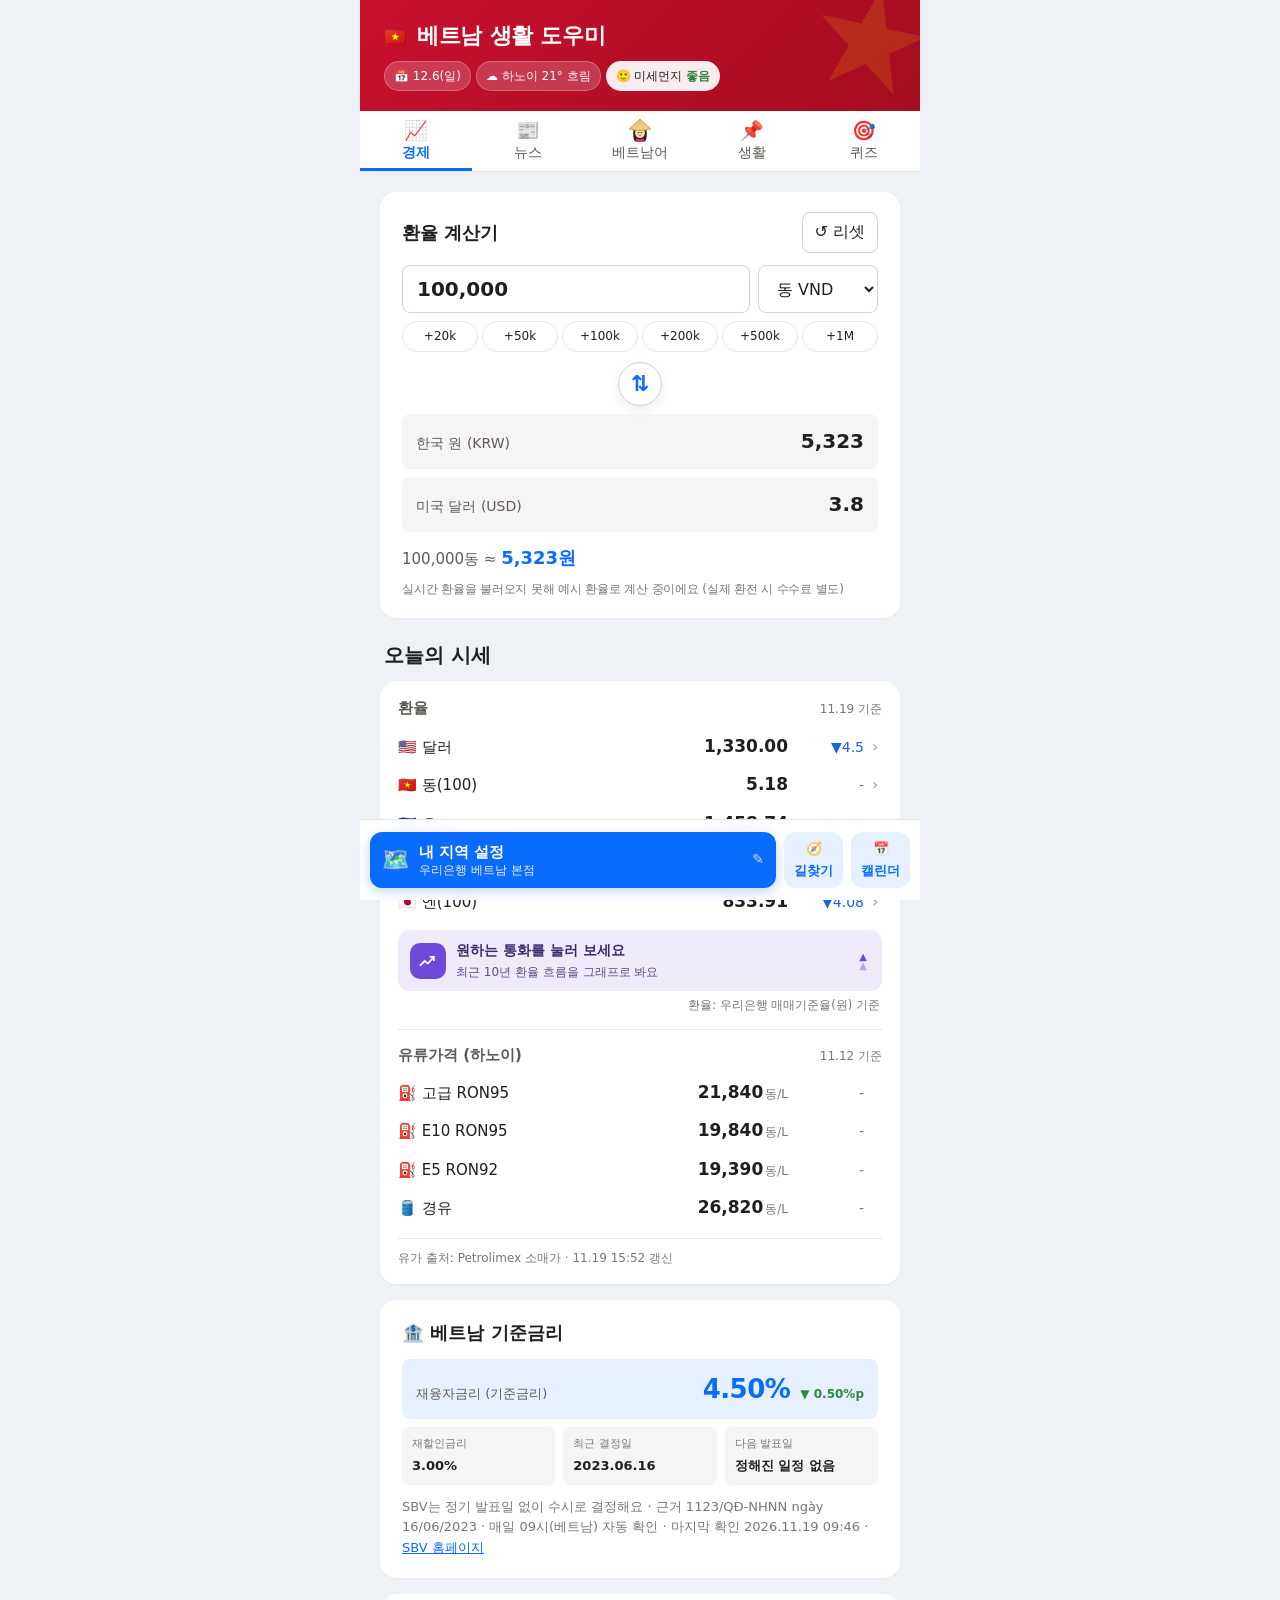
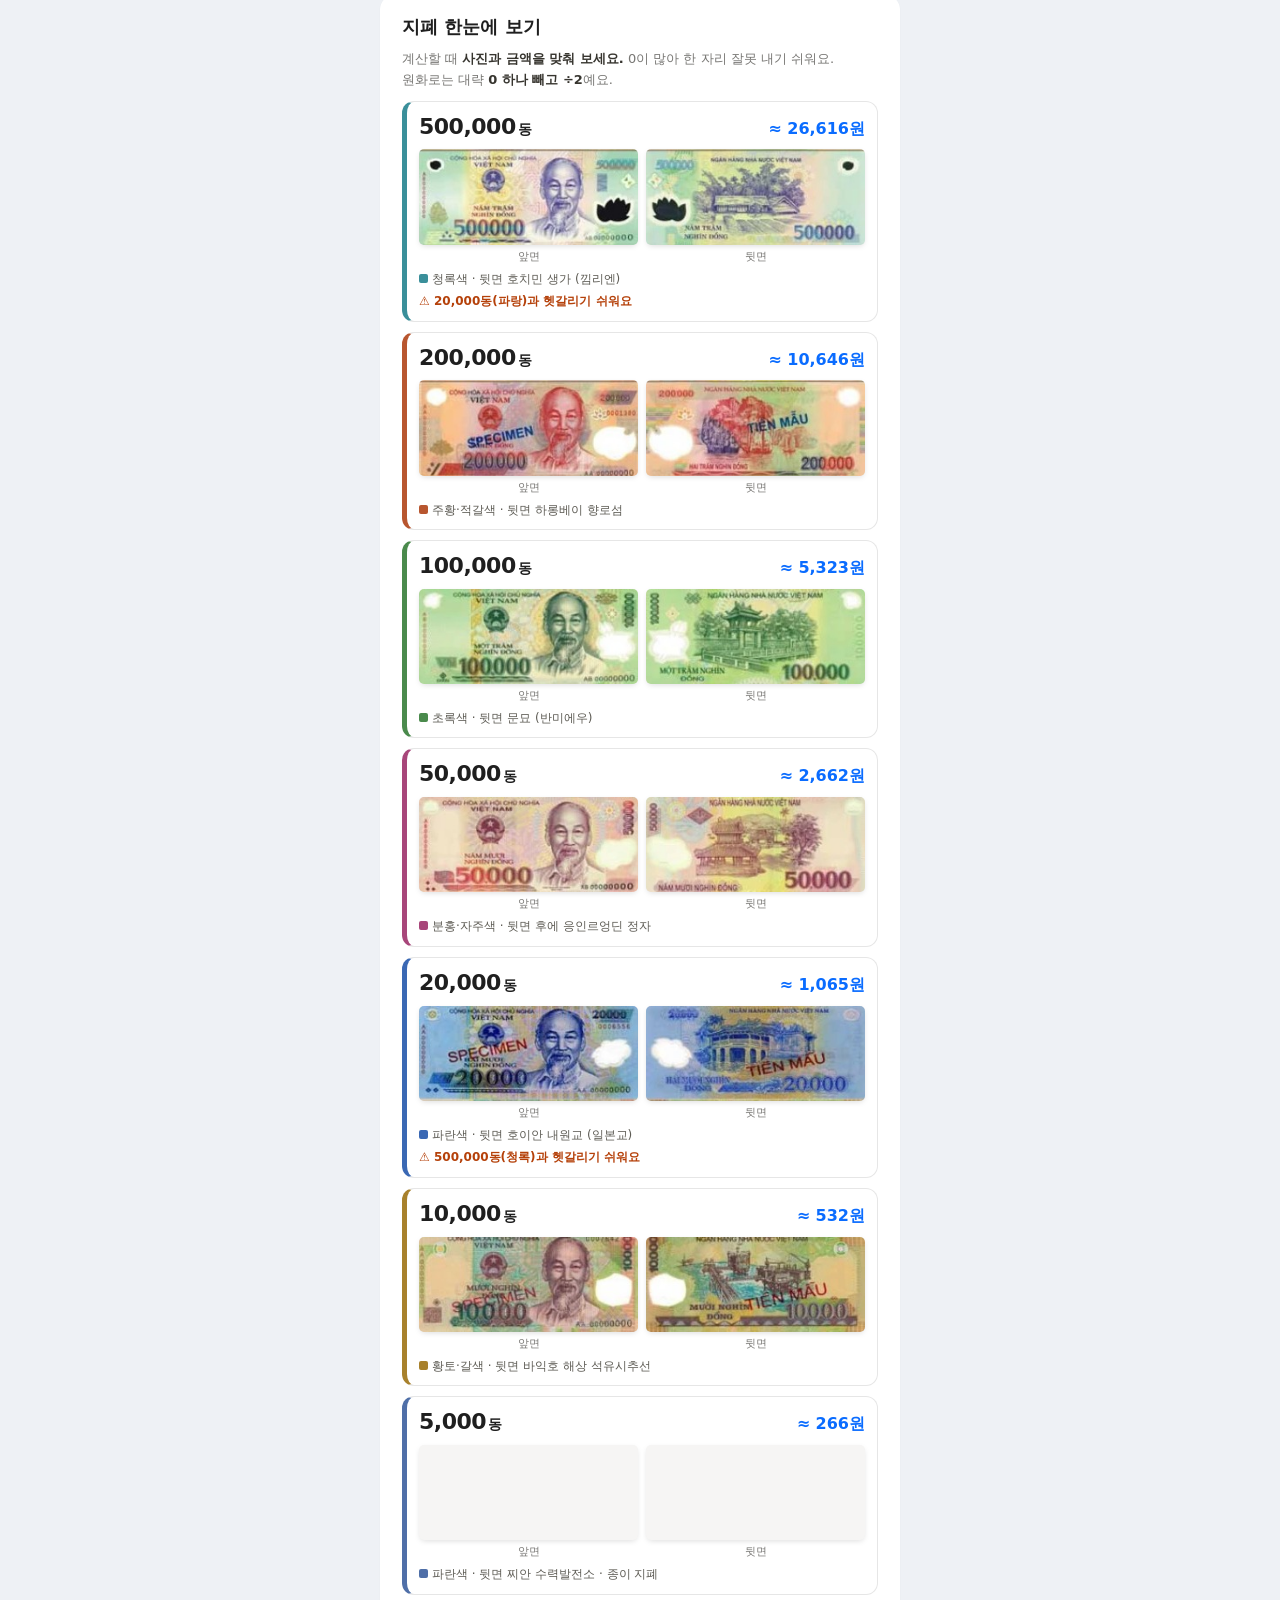
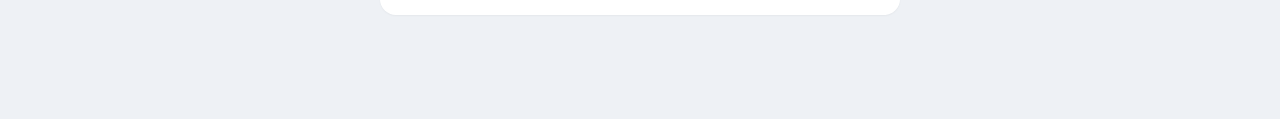
==== index.html @ f81d1f11 "퀴즈: 정답과 비슷해 헷갈리는 보기는 오답으로 쓰지 않음, 단어 뜻 잘림 수정 Co-Authored-By: Claude Opus 5.5 <noreply@anthropic.com>" ====
﻿<!doctype html>
<html lang="ko">
<head>
  <meta charset="utf-8">
  <meta name="viewport" content="width=device-width, initial-scale=1, viewport-fit=cover">
  <title>베트남 생활 도우미</title>
  <meta name="description" content="환율·지폐, 오늘의 뉴스, 생활 베트남어, 하노이 생활 정보를 한곳에서">
  <meta name="theme-color" content="#c8102e">
  <!-- 외부 요청에 이 사이트 주소를 보내지 않음 (발음 음성 재생에 필요, 개인정보 보호에도 도움) -->
  <meta name="referrer" content="no-referrer">
  <link rel="manifest" href="manifest.webmanifest">
  <link rel="icon" href="icon.svg" type="image/svg+xml">
  <link rel="apple-touch-icon" href="icon-192.png">
  <meta name="apple-mobile-web-app-capable" content="yes">
  <meta name="apple-mobile-web-app-title" content="베트남도우미">
  <link rel="stylesheet" href="style.css?v=64">
  <link rel="stylesheet" href="quiz.css?v=64">
</head>
<body>
  <div class="app">
    <header class="hero">
      <img class="hero-scene" id="hero-scene" alt="" hidden>
      <h1><span class="flag">🇻🇳</span> <span id="app-name">베트남 생활 도우미</span></h1>
      <div class="today">
        <a class="today-btn" id="today-date" href="https://calendar.google.com/calendar/r" target="_blank" rel="noopener" title="내 구글 캘린더 열기"></a>
        <a class="today-btn" id="today-weather" href="weather.html" data-return="current" title="하노이 주간 날씨 보기" hidden></a>
        <a class="today-btn air" id="today-air" href="weather.html" data-return="current" title="초미세먼지(PM2.5) 기준" hidden></a>
      </div>
    </header>

    <div class="install" id="install" hidden>
      <span class="install-icon" aria-hidden="true">📲</span>
      <span class="install-text" id="install-text"></span>
      <a class="install-btn" id="install-btn" href="#" hidden></a>
      <button class="install-close" id="install-close" type="button" aria-label="닫기">✕</button>
    </div>

    <nav class="tabs" role="tablist">
      <button class="tab" role="tab" data-tab="rate"><span aria-hidden="true">📈</span> 경제</button>
      <button class="tab" role="tab" data-tab="news"><span aria-hidden="true">📰</span> 뉴스</button>
      <button class="tab" role="tab" data-tab="viet"><span aria-hidden="true"><svg class="nonla" viewBox="0 0 32 32" width="24" height="24"><path d="M7.5 15 Q6 26 9 31 L23 31 Q26 26 24.5 15Z" fill="#2b2118"/><path d="M11 27 Q16 29.5 21 27 L22 32 L10 32Z" fill="#d6336c"/><ellipse cx="16" cy="19.5" rx="6.6" ry="7.2" fill="#ffd9b0"/><path d="M13.2 19.6 h1.6 M17.2 19.6 h1.6" stroke="#3b2a1a" stroke-width="1.1" stroke-linecap="round"/><path d="M14.4 23.2 Q16 24.4 17.6 23.2" stroke="#c0392b" stroke-width=".9" fill="none" stroke-linecap="round"/><path d="M16 1.5 L30.5 14.5 Q16 18.6 1.5 14.5 Z" fill="#f2d48a" stroke="#b98a2f" stroke-width="1" stroke-linejoin="round"/><path d="M16 1.5 L10 16 M16 1.5 L16 16.8 M16 1.5 L22 16 M16 1.5 L5 15 M16 1.5 L27 15" stroke="#c99a3e" stroke-width=".5" fill="none"/></svg></span> 베트남어</button>
      <button class="tab" role="tab" data-tab="life"><span aria-hidden="true">📌</span> 생활</button>
      <button class="tab" role="tab" data-tab="quiz"><span aria-hidden="true">🎯</span> 퀴즈</button>
    </nav>

    <main>
      <!-- 환율 -->
      <section class="panel" id="panel-rate" hidden>
        <div class="card">
          <div class="conv-head">
            <h2>환율 계산기</h2>
            <button class="conv-reset" id="conv-reset" type="button" aria-label="금액 0으로 초기화">↺ 리셋</button>
          </div>
          <div class="converter">
            <input id="amount" class="input" type="text" inputmode="decimal" value="100,000" aria-label="금액">
            <select id="from" class="input select" aria-label="통화">
              <option value="VND" selected>동 VND</option>
              <option value="KRW">원 KRW</option>
              <option value="USD">달러 USD</option>
            </select>
          </div>
          <div class="presets" id="presets"></div>
          <div class="swap-row">
            <button class="swap" id="swap" type="button" aria-label="원 동 바꾸기" title="원 ↔ 동 바꾸기">⇅</button>
          </div>
          <ul id="results" class="results"></ul>
          <p class="summary" id="summary"></p>
          <div class="rate-base" id="rate-base"></div>
          <p class="meta" id="rate-meta">환율 불러오는 중…</p>
        </div>

        <div class="market-wrap">
          <h2 class="section-title">오늘의 시세</h2>
          <div class="card market" id="market"><p class="meta">시세 불러오는 중…</p></div>
        </div>

        <div class="card rate-card">
          <h2>🏦 베트남 기준금리</h2>
          <div class="policy" id="policy"></div>
          <p class="meta" id="policy-meta"></p>
        </div>

        <div class="card">
          <h2>지폐 한눈에 보기</h2>
          <p class="meta lead">계산할 때 <b>사진과 금액을 맞춰 보세요.</b> 0이 많아 한 자리 잘못 내기 쉬워요. 원화로는 대략 <b>0 하나 빼고 ÷2</b>예요.</p>
          <ul id="notes" class="notes"></ul>
        </div>
      </section>

      <!-- 뉴스 -->
      <section class="panel" id="panel-news" hidden>
        <div class="card">
          <div class="segmented" id="region"></div>
          <div class="chips" id="category"></div>
          <p class="meta" id="news-meta"></p>
        </div>
        <div id="news-list" class="news-list"></div>
      </section>

      <!-- 베트남어 -->
      <section class="panel" id="panel-viet" hidden>
        <div class="card">
          <div class="chips viet-cats" id="viet-cats"></div>
          <div class="tone-legend" id="tone-legend"></div>
          <p class="meta" id="viet-note">한글 발음은 하노이(북부) 기준이에요. 문장을 누르면 소리로 들려줘요 🔊</p>
        </div>
        <ul class="viet-list" id="viet-list"></ul>
      </section>

      <!-- 생활 -->
      <section class="panel" id="panel-life" hidden>
        <div class="card clock">
          <div>
            <div class="label">하노이 현재 시각</div>
            <div class="big" id="clock-vn">--:--</div>
          </div>
          <div>
            <div class="label">한국 시각</div>
            <div class="big muted" id="clock-kr">--:--</div>
          </div>
          <p class="meta full">베트남은 한국보다 <b>2시간 느립니다</b> (UTC+7)</p>
        </div>

        <div class="card">
          <div class="cal-head">
            <h2 id="cal-title">베트남 달력</h2>
            <div class="cal-nav">
              <button type="button" id="cal-prev" aria-label="이전 달">‹</button>
              <button type="button" id="cal-next" aria-label="다음 달">›</button>
            </div>
          </div>
          <div class="months" id="cal-months"></div>
          <div class="cal-grid" id="cal-grid"></div>
          <p class="meta cal-hint">📅 날짜를 누르면 그 날짜로 <b>내 구글 캘린더</b>에 일정을 저장할 수 있어요</p>
          <div class="cal-legend"><span><i class="dot off"></i>쉬는 공휴일</span><span><i class="dot memo"></i>기념일 (출근)</span><span><i class="dot today-dot"></i>오늘</span></div>
          <p class="meta">설·국경일 연휴의 정확한 날짜는 매년 정부 발표로 확정되니 회사 공지도 함께 확인하세요.</p>
        </div>

        <div class="card">
          <h2>알아두면 좋은 것</h2>
          <ul class="facts" id="facts"></ul>
        </div>

        <div class="card">
          <h2>🗺️ 베트남 한눈에</h2>
          <p class="meta" style="margin:-8px 0 8px">아이콘이나 도시 이름을 누르면 날씨·인구·명소·음식을 알려줘요</p>
          <div class="vn-wrap">
            <div class="vn-map" id="vn-map"></div>
            <div class="city-list" id="city-list"></div>
          </div>
        </div>

        <div class="card apps-card">
          <div class="apps-head"><h2>📲 생활 필수앱</h2><span class="apps-os" id="apps-os"></span></div>
          <div class="apps-grid" id="apps-grid"></div>
        </div>

        <div class="card">
          <h2>긴급 연락처</h2>
          <div class="sos">
            <a class="sos-item tint-rose" href="tel:113"><b>113</b><span>경찰</span></a>
            <a class="sos-item tint-peach" href="tel:114"><b>114</b><span>소방</span></a>
            <a class="sos-item tint-mint" href="tel:115"><b>115</b><span>구급차</span></a>
          </div>
          <a class="link" href="https://overseas.mofa.go.kr/vn-ko/index.do" target="_blank" rel="noopener">주베트남 대한민국 대사관 홈페이지 →</a>
        </div>
      </section>

      <!-- 오늘의 퀴즈 -->
      <section class="panel" id="panel-quiz" hidden>
        <div id="quiz" class="quiz"></div>
      </section>
    </main>

    <footer class="dock">
      <button class="dock-main" id="dock-main" type="button" aria-haspopup="dialog">
        <span class="dock-icon" aria-hidden="true">🗺️</span>
        <span class="dock-text">
          <b id="dock-title"></b>
          <small id="dock-sub"></small>
        </span>
        <span class="dock-edit" aria-hidden="true">✎</span>
      </button>
      <a class="dock-btn" id="dock-dir" href="#" target="_blank" rel="noopener"><span aria-hidden="true">🧭</span>길찾기</a>
      <a class="dock-btn" id="dock-cal" href="https://calendar.google.com/calendar/r" target="_blank" rel="noopener"><span aria-hidden="true">📅</span>캘린더</a>
    </footer>
  </div>

  <!-- 목적지 설정 시트 -->
  <dialog class="sheet" id="place-sheet" aria-labelledby="sheet-title">
    <form method="dialog" id="place-form">
      <!-- autofocus를 제목에 둬서 창이 열릴 때 입력칸에 자동 커서·키보드가 뜨지 않게 함 -->
      <h2 id="sheet-title" tabindex="-1" autofocus>내 지역 설정</h2>
      <p class="meta">지점을 고르면 앱 이름과 날씨가 그 지역으로 바뀌어요. 이 휴대폰에만 저장돼요.</p>
      <div class="branch-row">
        <select class="input" id="branch-select" aria-label="우리은행 지점 선택"></select>
        <button type="button" class="btn ghost" id="manual-toggle" aria-pressed="false">수동 입력</button>
      </div>
      <p class="branch-addr" id="branch-addr"></p>
      <div id="manual-box" hidden>
        <label>주소 직접 입력
          <input class="input" id="manual-query" placeholder="예: Vinhomes Ocean Park, Gia Lâm, Hà Nội">
        </label>
        <p class="hint">💡 수동 입력으로 정하면 그 주소가 있는 도시의 날씨를 보여주고, 앱 이름은 '베트남 생활 도우미'로 유지돼요.</p>
      </div>
      <p class="meta" id="place-status" role="status"></p>
      <div class="sheet-actions">
        <button type="button" class="btn ghost" id="place-reset">기본값으로</button>
        <button type="button" class="btn ghost" id="place-cancel">취소</button>
        <button type="submit" class="btn primary" value="save">저장</button>
      </div>
      <a class="sheet-map" id="sheet-open" href="#" target="_blank" rel="noopener">🗺️ 구글 지도에서 이 장소 보기</a>
    </form>
  </dialog>

  <!-- ?v= 숫자는 수정할 때마다 올려서 휴대폰에 예전 파일이 남지 않게 합니다 -->
  <script src="data.js?v=64"></script>
  <script src="viet1.js?v=64"></script>
  <script src="viet2.js?v=64"></script>
  <script src="viet3.js?v=64"></script>
  <script src="viet4.js?v=64"></script>
  <script src="viet5.js?v=64"></script>
  <script src="cities.js?v=64"></script>
  <script src="app.js?v=64"></script>
  <script src="features.js?v=64"></script>
  <script src="quiz1.js?v=64"></script>
  <script src="quiz2.js?v=64"></script>
  <script src="quiz-food.js?v=64"></script>
  <script src="quiz.js?v=64"></script>
  <script src="quiz-result.js?v=64"></script>
</body>
</html>
---- style.css ----
/* 디자인 토큰 (DESIGN.md 기준 + 첨부 시안의 레드/블루 포인트) */
:root {
  --hero-red: #c8102e;
  --hero-red-deep: #a50d1f;
  --accent: #0a6cff;          /* 활성 탭·칩·하단 버튼 */
  --accent-soft: #e6f0ff;
  --canvas: #ffffff;
  --surface: #f6f5f4;
  --page: #eef1f5;
  --hairline: #e6e6e6;
  --hairline-strong: #d3d3d3;
  --ink: #1f1f1f;
  --charcoal: #37352f;
  --slate: #5d5b54;
  --steel: #787774;
  --tint-peach: #fdebe0;
  --tint-rose: #fde8ec;
  --tint-mint: #e2f5ec;
  --tint-sky: #e3f1fb;
  --tint-lavender: #efeafb;
  --tint-yellow: #fdf6d8;
  --r-xs: 4px; --r-sm: 6px; --r-md: 8px; --r-lg: 12px; --r-xl: 16px; --r-full: 9999px;
  --shadow-1: rgba(15,15,15,.04) 0 1px 2px 0;
  --shadow-2: rgba(15,15,15,.08) 0 4px 12px 0;
  --font: Inter, -apple-system, system-ui, 'Segoe UI', 'Malgun Gothic', Helvetica, sans-serif;
}

* { box-sizing: border-box; }
html, body { margin: 0; }
body {
  background: var(--page);
  color: var(--ink);
  font: 400 16px/1.55 var(--font);
  -webkit-font-smoothing: antialiased;
  word-break: keep-all;              /* 한글이 단어 중간에서 끊기지 않게 */
  overflow-wrap: anywhere;
  -webkit-tap-highlight-color: transparent;
}
button, input, select { font: inherit; color: inherit; }
button, a { transition: transform .12s ease, background-color .15s ease, color .15s ease; }
button:active, .news:active, .sos-item:active, .dock a:active { transform: scale(.97); }
:focus-visible { outline: 2px solid var(--accent); outline-offset: 2px; }
@keyframes rise { from { opacity: 0; transform: translateY(6px); } to { opacity: 1; transform: none; } }
.panel:not([hidden]) > *, .news { animation: rise .25s ease both; }
@media (prefers-reduced-motion: reduce) { *, *::before, *::after { animation: none !important; transition: none !important; } }
[hidden] { display: none !important; }

.app {
  max-width: 560px;
  margin: 0 auto;
  min-height: 100vh;
  background: var(--page);
  padding-bottom: 104px;
}

/* 헤더 */
.hero {
  background: linear-gradient(135deg, var(--hero-red), var(--hero-red-deep));
  color: #fff;
  padding: 22px 24px 20px;
}
.hero h1 { margin: 0; font-size: 22px; font-weight: 700; line-height: 1.3; letter-spacing: -0.3px; }
.hero { position: relative; overflow: hidden; }
.hero::after { /* 은은한 별 장식 */
  content: '★'; position: absolute; right: -14px; top: -30px;
  font-size: 140px; line-height: 1; color: #ffcd00; opacity: .14; transform: rotate(12deg);
}
.hero p { margin: 4px 0 0; font-size: 14px; opacity: .9; }
/* 지역 일러스트 배경 (내 지역을 고르면) — 값을 바꿔 위치·크기를 조절할 수 있어요 */
.hero.scene {
  --scene-height: 150px;        /* 그림이 차지하는 높이 */
  --scene-opacity: 1;           /* 그림 진하기 (0~1) */
  background: linear-gradient(180deg, #e8f3f6 0%, #f3f8f1 60%, #eef4ea 100%);
  color: #17324a;
  padding-bottom: calc(var(--scene-height) - 30px);
}
.hero.scene::after { display: none; }                 /* 빨간 배경용 별 장식 숨김 */
.hero-scene {
  position: absolute; left: 0; right: 0; bottom: 0; width: 100%; height: var(--scene-height);
  object-fit: cover; object-position: center bottom; opacity: var(--scene-opacity, 1); pointer-events: none;
}
.hero > *:not(.hero-scene) { position: relative; z-index: 1; }
.hero.scene h1 { text-shadow: 0 1px 0 rgba(255,255,255,.8); }
.hero.scene .today-btn { background: rgba(255,255,255,.85); color: #17324a; border-color: rgba(23,50,74,.12); }
.hero.scene .today-btn.air { background: #fff; }

.today { display: flex; flex-wrap: nowrap; gap: 5px; margin-top: 10px; position: relative; z-index: 1; }
.today-btn {
  display: inline-flex; align-items: center; padding: 5px 9px; border-radius: var(--r-full);
  background: rgba(255,255,255,.18); color: #fff; font-size: 12px; font-weight: 500; text-decoration: none;
  border: 1px solid rgba(255,255,255,.25); white-space: nowrap; min-width: 0; overflow: hidden; text-overflow: ellipsis;
}
.today-btn[hidden] { display: none; }
.today-btn:active { background: rgba(255,255,255,.3); }
.today-btn.air { background: rgba(255,255,255,.92); color: var(--ink); border-color: transparent; }
.today-btn.air b { margin-left: 4px; }
.flag { font-size: 18px; margin-right: 4px; }

/* 상단 탭 */
.tabs {
  position: sticky; top: 0; z-index: 5;
  display: grid; grid-template-columns: repeat(5, 1fr);
  background: var(--canvas);
  border-bottom: 1px solid var(--hairline);
}
.tab {
  border: 0; background: none; cursor: pointer;
  padding: 9px 2px 8px; line-height: 1.2;
  font-size: 13.5px; color: var(--slate); white-space: nowrap;
  border-bottom: 3px solid transparent;
  transition: color .15s ease, border-color .15s ease;
}
.tab[aria-selected="true"] { color: var(--accent); font-weight: 700; border-bottom-color: var(--accent); }

main { padding: 20px 20px 0; }
.panel { display: flex; flex-direction: column; gap: 16px; }

/* 카드 */
.card {
  background: var(--canvas);
  border-radius: var(--r-xl);
  padding: 20px 22px;
  box-shadow: var(--shadow-1);
}
.card h2 { margin: 0 0 14px; font-size: 18px; font-weight: 600; line-height: 1.4; }
.meta { margin: 12px 0 0; font-size: 13px; color: var(--steel); }
.meta b { color: var(--charcoal); }

/* 지역 세그먼트 */
.segmented {
  display: grid; grid-template-columns: repeat(5, 1fr);
  background: #eceff3; border-radius: var(--r-lg); padding: 4px; gap: 2px;
}
.segmented button {
  border: 0; background: none; cursor: pointer;
  padding: 9px 4px; border-radius: var(--r-md);
  font-size: 15px; color: var(--slate); white-space: nowrap;
}
.segmented button[aria-pressed="true"] {
  background: var(--canvas); color: var(--ink); font-weight: 700; box-shadow: var(--shadow-2);
}
.segmented small { font-size: 11px; color: var(--steel); margin-right: 3px; font-weight: 600; }

/* 카테고리 칩 */
.chips { display: flex; flex-wrap: wrap; gap: 8px; margin-top: 14px; }
.chip {
  border: 1px solid var(--hairline); background: var(--canvas); cursor: pointer;
  padding: 9px 16px; border-radius: var(--r-full); font-size: 15px;
}
.chip[aria-pressed="true"] { background: var(--accent); border-color: var(--accent); color: #fff; font-weight: 600; }

/* 뉴스 */
.news-list { display: flex; flex-direction: column; gap: 12px; }
.news {
  display: block; text-decoration: none; color: inherit;
  background: var(--canvas); border-radius: var(--r-xl); padding: 18px 20px;
  box-shadow: var(--shadow-1);
}
.news:active { background: var(--surface); }
.news h3 { margin: 8px 0 6px; font-size: 17px; font-weight: 700; line-height: 1.5; color: var(--ink); }
.news .src { font-size: 13px; color: var(--steel); }
.tags { display: flex; gap: 6px; }
.tag { font-size: 12px; font-weight: 600; padding: 3px 8px; border-radius: var(--r-sm); }
.tag.cat { background: var(--accent-soft); color: var(--accent); }
.tag.reg { background: #eef0f3; color: var(--slate); font-weight: 500; }
.empty { text-align: center; color: var(--steel); padding: 32px 0; }

/* 뉴스: 필터는 작게, 기사는 크게 */
#panel-news { gap: 10px; }
#panel-news > .card { padding: 10px 12px; border-radius: var(--r-lg); }
#panel-news .segmented { padding: 3px; border-radius: var(--r-md); }
#panel-news .segmented button { padding: 5px 2px; font-size: 13px; border-radius: 6px; }
#panel-news .segmented small { display: none; }
#panel-news .chips { flex-wrap: nowrap; gap: 4px; margin-top: 8px; }
#panel-news .chips .chip { flex: 1; min-width: 0; padding: 4px 0; font-size: 12px; text-align: center; white-space: nowrap; }
#panel-news .meta { margin-top: 6px; font-size: 11px; white-space: nowrap; overflow: hidden; text-overflow: ellipsis; }
.news { padding: 13px 16px; border-radius: var(--r-lg); }
.news h3 { margin: 0 0 6px; font-size: 16px; line-height: 1.45; }
.news .src { display: flex; align-items: center; gap: 5px; flex-wrap: wrap; font-size: 12px; }
.news .tag { font-size: 11px; padding: 1px 6px; }
.news-group { display: flex; flex-direction: column; gap: 8px; margin-bottom: 8px; }
.group-head { display: flex; justify-content: space-between; align-items: baseline; padding: 4px 4px 0; }
.group-head h2 { margin: 0; font-size: 18px; font-weight: 700; }
.group-more { border: 0; background: none; color: var(--accent); font-size: 13px; font-weight: 600; cursor: pointer; padding: 4px 0; }
.more {
  height: 48px; border: 1px solid var(--hairline); background: var(--canvas); border-radius: var(--r-lg);
  font-size: 15px; font-weight: 600; color: var(--accent); cursor: pointer;
}

/* 환율 */
.converter { display: grid; grid-template-columns: 1fr 120px; gap: 8px; }
.swap-row { display: flex; justify-content: center; margin: 10px 0 -6px; position: relative; z-index: 1; }
.swap {
  width: 44px; height: 44px; border: 1px solid var(--hairline-strong); background: var(--canvas);
  border-radius: var(--r-full); cursor: pointer; font-size: 22px; font-weight: 700; color: var(--accent);
  box-shadow: var(--shadow-2);
}
.rate-base { display: flex; gap: 8px; margin-top: 12px; }
.rate-base:empty { display: none; }
#rate-meta { margin-top: 8px; font-size: 12px; white-space: nowrap; overflow: hidden; text-overflow: ellipsis; letter-spacing: -.2px; }
.rate-base div {
  flex: 1; background: var(--accent-soft); border-radius: var(--r-md); padding: 8px 10px;
  font-size: 12px; color: var(--slate); line-height: 1.35;
}
.rate-base b { display: block; font-size: 16px; color: var(--accent); font-variant-numeric: tabular-nums; white-space: nowrap; letter-spacing: -.3px; }
.rate-base div { min-width: 0; padding: 8px; }
.presets { display: flex; gap: 6px; margin-top: 10px; flex-wrap: wrap; }
.presets .chip { padding: 5px 12px; font-size: 13px; }
.input {
  height: 48px; border: 1px solid var(--hairline-strong); border-radius: var(--r-md);
  padding: 0 14px; background: var(--canvas); min-width: 0;
}
.input:focus { outline: 2px solid var(--accent); outline-offset: -1px; }
#amount { font-size: 20px; font-weight: 600; }
.results { list-style: none; margin: 14px 0 0; padding: 0; display: flex; flex-direction: column; gap: 8px; }
.results li {
  display: flex; justify-content: space-between; align-items: baseline;
  background: var(--surface); border-radius: var(--r-md); padding: 12px 14px;
}
.results span { color: var(--slate); font-size: 14px; }
.results b { font-size: 20px; font-variant-numeric: tabular-nums; }
.quick { display: grid; grid-template-columns: 1fr 1fr; gap: 8px; }
.quick div { background: var(--tint-sky); border-radius: var(--r-md); padding: 10px 12px; font-size: 14px; }
.quick b { display: block; font-size: 16px; font-variant-numeric: tabular-nums; }
.summary { margin: 12px 0 0; font-size: 15px; color: var(--slate); }
.summary b { color: var(--accent); font-size: 18px; }
.card .presets { margin-top: 8px; display: flex; flex-wrap: nowrap; gap: 4px; }
.card .presets .chip { flex: 1; min-width: 0; padding: 5px 0; font-size: 12px; text-align: center; white-space: nowrap; }
.lead { margin: -4px 0 4px; line-height: 1.6; }

/* 환율 계산기 머리줄 + 리셋 버튼 */
.conv-head { display: flex; justify-content: space-between; align-items: center; margin-bottom: 12px; }
.conv-head h2 { margin: 0; }
.conv-reset {
  border: 1px solid var(--hairline-strong); background: var(--canvas); color: var(--ink);
  font: 500 13px/1 inherit; font-family: inherit; padding: 7px 12px; border-radius: var(--r-md); cursor: pointer;
}
.conv-reset:active { background: var(--surface); }

/* 생활 필수앱 */
.apps-head { display: flex; justify-content: space-between; align-items: baseline; }
.apps-head h2 { margin-bottom: 12px; }
.apps-os { font-size: 12px; color: var(--steel); font-weight: 600; }
.apps-head h2 { margin-bottom: 8px; }
/* 작게: 6개를 한 줄로 */
.apps-grid { display: grid; grid-template-columns: repeat(6, 1fr); gap: 4px; }
.app-tile {
  display: flex; flex-direction: column; align-items: center; text-align: center; gap: 4px;
  padding: 6px 0; border-radius: var(--r-md); text-decoration: none; color: var(--ink); min-width: 0;
}
.app-tile:active { background: var(--accent-soft); }
.app-icon {
  width: 38px; height: 38px; border-radius: 10px; display: grid; place-items: center; font-size: 20px;
  background: var(--app); box-shadow: 0 2px 6px -2px color-mix(in srgb, var(--app) 60%, transparent);
}
.app-tile b { font-size: 11px; font-weight: 600; line-height: 1.25; letter-spacing: -.3px; word-break: keep-all; }
.app-tile small { display: none; }
/* 실제 앱 아이콘 (App Store 공식 이미지) */
.app-icon:has(img) { background: #fff; overflow: hidden; box-shadow: 0 1px 4px rgba(15,15,15,.18); }
.app-icon img { width: 100%; height: 100%; object-fit: cover; display: block; }
.apps-card .meta { margin-top: 6px; font-size: 11.5px; }

/* 베트남 지도 */
.vn-wrap { display: flex; flex-direction: column; gap: 12px; }
.vn-map svg { display: block; width: 100%; max-width: 330px; margin: 0 auto; height: auto; }
/* 지도 일러스트: 입체 국토 + 핀이 톡톡 떨어지는 애니메이션 */
.vn-map .pin text { font-size: 8.6px; }
.vn-map .pin-shadow { fill: rgba(20, 60, 30, .35); }
.vn-map .pin-body { transform-box: fill-box; transform-origin: 50% 100%; filter: drop-shadow(0 1.5px 1px rgba(0,0,0,.28));
  animation: pin-drop .55s cubic-bezier(.3, 1.6, .5, 1) both; animation-delay: calc(var(--i) * 70ms + .1s); }
.vn-map .pin:active .pin-body { transform: scale(1.18); }
.vn-map .wave { fill: none; stroke: #fff; stroke-width: 1.2; stroke-linecap: round; opacity: .8; }
.vn-map .deco { font-size: 13px; }
.vn-map .boat { animation: bob 3s ease-in-out infinite; transform-box: fill-box; transform-origin: center; }
.vn-map .fish { font-size: 10px; animation: bob 2.4s ease-in-out infinite reverse; }
.vn-map .cloud { font-size: 14px; opacity: .9; animation: drift 9s ease-in-out infinite alternate; }
.vn-map .cloud.c2 { font-size: 11px; animation-duration: 12s; }
.vn-map .star { font-size: 7px; fill: #fff; opacity: .9; }
@keyframes pin-drop { from { transform: translateY(-14px) scale(.6); opacity: 0; } }
@keyframes bob { 0%, 100% { transform: translateY(0) rotate(-4deg); } 50% { transform: translateY(-2.5px) rotate(4deg); } }
@keyframes drift { to { transform: translateX(6px); } }
@media (prefers-reduced-motion: reduce) { .vn-map * { animation: none !important; } }
.city-list { display: grid; grid-template-columns: repeat(4, 1fr); gap: 5px; }
.city-list a {
  display: flex; align-items: center; justify-content: center; gap: 3px; padding: 7px 2px; border-radius: var(--r-md); white-space: nowrap;
  background: var(--surface); color: var(--ink); text-decoration: none; font-size: 13px; font-weight: 500;
}
.city-list a:active { background: var(--accent-soft); }

/* 오늘의 시세 */
.section-title { margin: 6px 4px 10px; font-size: 20px; font-weight: 700; }
.market { padding: 16px 18px; }
.mk-head { display: flex; justify-content: space-between; align-items: baseline; margin-bottom: 6px; }
.mk-head b { font-size: 15px; color: var(--slate); }
.mk-head span { font-size: 12px; color: var(--steel); }
.mk-sep { margin-top: 14px; padding-top: 14px; border-top: 1px solid var(--hairline); }
.mk-list { list-style: none; margin: 0; padding: 0; }
.mk-list li { display: grid; grid-template-columns: 1fr auto 68px 10px; align-items: baseline; gap: 8px; padding: 6px 0; }
.market-wrap { scroll-margin-top: 64px; } /* 그래프에서 돌아왔을 때 제목이 탭에 가리지 않게 */
/* 환율 줄은 눌러서 그래프로 이동 */
.mk-list li:has(.mk-link) { display: block; padding: 0; }
.mk-link {
  display: grid; grid-template-columns: 1fr auto 68px 10px; align-items: baseline; gap: 8px; padding: 6px 0;
  color: inherit; text-decoration: none; border-radius: var(--r-md);
}
.mk-link:active { background: var(--surface); }
.mk-go { color: var(--muted, #a4a097); font-size: 16px; }
.mk-name { font-size: 15px; white-space: nowrap; overflow: hidden; text-overflow: ellipsis; }
.mk-val { font-size: 17px; font-variant-numeric: tabular-nums; text-align: right; }
.mk-val small { font-size: 12px; color: var(--steel); font-weight: 400; margin-left: 2px; }
.chg { font-size: 14px; text-align: right; font-variant-numeric: tabular-nums; color: var(--steel); }
.chg.up { color: #e03131; }
.chg.down { color: #1c64d9; }
/* 그래프 안내 배너 — 라벤더 틴트로 눈에 띄게, 누르면 동 그래프 */
.mk-hint {
  display: grid; grid-template-columns: 36px 1fr 14px; align-items: center; gap: 10px;
  margin: 10px 0 0; padding: 10px 12px; border-radius: var(--r-lg, 12px);
  background: #f0ebfb; color: #3b2a6b; text-decoration: none;
  animation: mk-hint-in .5s ease both;
}
.mk-hint:active { background: #e4dcf7; }
.mk-hint-ic {
  width: 36px; height: 36px; border-radius: 10px; display: grid; place-items: center;
  background: #6f4ad8; color: #fff;
}
.mk-hint-txt { display: flex; flex-direction: column; gap: 2px; min-width: 0; }
.mk-hint-txt b { font-size: 14px; font-weight: 600; }
.mk-hint-txt small { font-size: 12px; color: #5c4d86; line-height: 1.4; white-space: nowrap; overflow: hidden; text-overflow: ellipsis; }
.mk-hint-go { display: flex; flex-direction: column; align-items: center; line-height: .9; color: #6f4ad8; font-size: 10px; animation: mk-up 1.2s ease-in-out infinite; }
.mk-hint-go i { font-style: normal; } .mk-hint-go i + i { opacity: .45; }
.mk-hint-src { margin: 6px 2px 0; font-size: 11.5px; color: var(--steel); text-align: right; }
@keyframes mk-hint-in { from { opacity: 0; transform: translateY(4px); } }
@keyframes mk-up { 0%, 100% { transform: none; } 50% { transform: translateY(-4px); } }
@media (prefers-reduced-motion: reduce) { .mk-hint, .mk-hint-go { animation: none; } }
.mk-src { margin: 12px 0 0; padding-top: 10px; border-top: 1px solid var(--hairline); font-size: 12px; color: var(--steel); }

/* 베트남 기준금리 */
.policy { display: grid; grid-template-columns: 1fr 1fr 1fr; gap: 8px; }
.pol-main {
  grid-column: 1 / -1; display: flex; align-items: baseline; gap: 10px;
  background: var(--accent-soft); border-radius: var(--r-md); padding: 10px 14px;
}
.pol-main span { font-size: 13px; color: var(--slate); flex: 1; }
.pol-main b { font-size: 26px; color: var(--accent); font-variant-numeric: tabular-nums; letter-spacing: -.5px; }
.pol-main small { font-size: 12px; color: #2b8a3e; font-weight: 600; }
.pol-sub { background: var(--surface); border-radius: var(--r-md); padding: 8px 10px; }
.pol-sub span { display: block; font-size: 11px; color: var(--steel); }
.pol-sub b { font-size: 13px; color: var(--ink); white-space: nowrap; }
#policy-meta a { color: var(--accent); }

/* 지폐 카드 */
.notes { list-style: none; margin: 10px 0 0; padding: 0; }
.note-row {
  padding: 12px 12px 10px; margin-top: 10px;
  border-radius: var(--r-lg); border: 1px solid var(--hairline);
  border-left: 5px solid var(--c); background: var(--canvas);
}
.note-head { display: flex; justify-content: space-between; align-items: baseline; gap: 8px; margin-bottom: 8px; }
.note-sides { display: grid; grid-template-columns: 1fr 1fr; gap: 8px; }
.side { margin: 0; }
.side-img {
  width: 100%; aspect-ratio: 2.3 / 1; border-radius: 5px; background-color: var(--surface);
  background-repeat: no-repeat; box-shadow: rgba(15,15,15,.18) 0 2px 6px -2px;
}
.side figcaption { margin-top: 3px; font-size: 11px; color: var(--steel); text-align: center; }
.bill-art .art-text { position: absolute; left: 8px; top: 6px; right: 8px; font-size: 10px; font-weight: 600; line-height: 1.3; opacity: .95; }
.note-row .note-desc { margin-top: 6px; }
.note-pic { position: relative; flex: none; width: 48%; max-width: 230px; }
.note-pic img, .bill-art {
  display: block; width: 100%; aspect-ratio: 2.2 / 1; object-fit: cover;
  border-radius: 6px; background: var(--surface);
  box-shadow: rgba(15,15,15,.18) 0 3px 8px -2px;
}
.bill-art { position: relative; color: #fff; }
.bill-art .bank { position: absolute; top: 7px; left: 0; right: 0; text-align: center; font-size: 5px; font-weight: 700; opacity: .9; }
.bill-art .face { position: absolute; right: 8px; bottom: 4px; font-size: 18px; font-weight: 800; }
.note-badge {
  position: absolute; left: 6px; top: 6px; padding: 1px 6px; border-radius: var(--r-xs);
  background: rgba(0,0,0,.6); color: #fff; font-size: 11px; font-weight: 700;
}
.note-info { flex: 1; min-width: 0; }
.note-v { font-size: 22px; font-weight: 800; letter-spacing: -.5px; line-height: 1.2; font-variant-numeric: tabular-nums; }
.note-v small { font-size: 14px; font-weight: 600; margin-left: 2px; }
.note-k { font-size: 16px; font-weight: 700; color: var(--accent); font-variant-numeric: tabular-nums; }
.note-desc { margin-top: 4px; font-size: 12px; color: var(--slate); line-height: 1.45; }
.swatch { display: inline-block; width: 9px; height: 9px; border-radius: 2px; background: var(--c); margin-right: 4px; vertical-align: 0; }
.note-warn { margin-top: 4px; font-size: 12px; font-weight: 600; color: #b5410a; }
@media (max-width: 400px) {
  .note-row { gap: 10px; padding: 10px; }
  .note-v { font-size: 19px; }
  .note-k { font-size: 14px; }
}
.tip { margin: 12px 0 0; padding: 10px 12px; background: var(--tint-yellow); border-radius: var(--r-md); font-size: 13px; color: var(--charcoal); }

/* 생활 */
.clock { display: grid; grid-template-columns: 1fr 1fr; gap: 8px; }
.clock .label { font-size: 13px; color: var(--steel); }
.clock .big { font-size: 32px; font-weight: 700; letter-spacing: -0.5px; font-variant-numeric: tabular-nums; }
.clock .muted { color: var(--steel); }
.clock .full { grid-column: 1 / -1; margin-top: 0; }
.sos { display: grid; grid-template-columns: repeat(3, 1fr); gap: 8px; }
.sos-item {
  display: flex; flex-direction: column; align-items: center; padding: 14px 4px;
  border-radius: var(--r-lg); text-decoration: none; color: var(--charcoal);
}
.sos-item b { font-size: 24px; }
.sos-item span { font-size: 13px; }
.tint-rose { background: var(--tint-rose); }
.tint-peach { background: var(--tint-peach); }
.tint-mint { background: var(--tint-mint); }
.link { display: inline-block; margin-top: 14px; color: var(--accent); font-size: 14px; font-weight: 500; text-decoration: none; }
.facts { list-style: none; margin: 0; padding: 0; }
.facts li:last-child { border-bottom: 0; }

/* 구글 번역 연결 */
.gt {
  display: inline-flex; align-items: center; justify-content: center; width: 18px; height: 18px; margin-left: 5px;
  border-radius: 4px; background: #e8f0fe; color: #1a73e8; font: 700 11px/1 Arial, sans-serif;
  text-decoration: none; vertical-align: 1px; border: 1px solid #c6dafc;
}
.gt:active { background: #c6dafc; }
.phrase { position: relative; }
/* 문장 카드 오른쪽 위 구글 번역 버튼 — 발음 듣기(카드 전체)와 헷갈리지 않게 1.4배 크게 */
.phrase > .gt { position: absolute; top: 8px; right: 8px; margin: 0; width: 31px; height: 31px; font-size: 17px; border-radius: 6px; z-index: 2; }
.phrase > .gt::before { content: ''; position: absolute; inset: -6px; } /* 손가락으로 누르는 영역은 조금 더 넓게 */
.phrase .ph-words { padding-top: 30px; } /* 버튼 아래로 단어 풀이가 내려오게 */

/* 설치 안내 띠 */
.install {
  display: flex; align-items: center; gap: 10px; padding: 10px 14px;
  background: var(--tint-yellow); border-bottom: 1px solid #f1e3a6; font-size: 13px; color: var(--charcoal);
}
.install-icon { font-size: 18px; }
.install-text { flex: 1; min-width: 0; line-height: 1.45; }
.install-btn {
  flex: none; padding: 7px 12px; border-radius: var(--r-md); background: var(--accent); color: #fff;
  font-weight: 700; font-size: 13px; text-decoration: none; white-space: nowrap;
}
.install-close { flex: none; border: 0; background: none; font-size: 14px; color: var(--steel); cursor: pointer; padding: 4px; }

/* 베트남어 */
.viet-cats { margin-top: 0; gap: 6px; }
/* 카테고리 9개를 2줄(5+4)로 */
.viet-cats { display: grid; grid-template-columns: repeat(5, 1fr); gap: 5px; }
.viet-cats .chip { padding: 5px 2px; font-size: 12.5px; line-height: 1.4; white-space: nowrap; text-align: center; letter-spacing: -.3px; }
.tone-legend {
  display: grid; grid-template-columns: repeat(3, auto); justify-content: space-between; gap: 4px 8px;
  margin-top: 10px; padding: 8px 10px; background: var(--surface); border-radius: var(--r-md);
  font-size: 11.5px; color: var(--slate); white-space: nowrap; letter-spacing: -.2px;
}
.tone-legend b { margin-right: 4px; }
.t-ngang { --tc: #787774; } .t-sac { --tc: #d9480f; } .t-huyen { --tc: #1c64d9; }
.t-hoi { --tc: #7b3fc4; } .t-nga { --tc: #c2255c; } .t-nang { --tc: #2b8a3e; }
.tone-legend b, .syl .arrow { color: var(--tc); }
.viet-list { list-style: none; margin: 0; padding: 0; display: flex; flex-direction: column; gap: 10px; }
.phrase {
  width: 100%; text-align: left; border: 0; cursor: pointer;
  background: var(--canvas); border-radius: var(--r-xl); padding: 14px 18px; box-shadow: var(--shadow-1);
  display: flex; flex-direction: row; align-items: stretch; gap: 10px;
}
.ph-main { flex: 1; min-width: 0; display: flex; flex-direction: column; gap: 6px; }
.ph-words {
  flex: none; width: 38%; max-width: 170px; list-style: none; margin: 0; padding: 0 0 0 10px;
  border-left: 1px dashed var(--hairline-strong); display: flex; flex-direction: column; justify-content: center; gap: 4px;
}
.ph-words li { font-size: 12px; line-height: 1.3; color: var(--slate); }
.ph-words b { display: block; font-size: 13px; color: var(--accent); font-weight: 600; }
.phrase:active { transform: scale(.98); }
.phrase.speaking { outline: 2px solid var(--accent); }
.ph-mean { font-size: 14px; color: var(--slate); }
.ph-ko { display: flex; flex-wrap: wrap; gap: 2px 10px; }
.syl { display: inline-flex; flex-direction: column; align-items: center; line-height: 1.1; }
.syl .arrow { font-size: 14px; font-weight: 700; letter-spacing: -3px; margin-bottom: 2px; }
.syl .kr { font-size: 20px; font-weight: 700; color: var(--ink); }
.ph-ko { gap: 2px 7px; }
.ph-vi { font-size: 14px; color: var(--steel); font-weight: 500; }
/* 모든 문장 카드를 '바오 니에우 못 껀' 카드 크기로 통일 */
.phrase { height: 127px; overflow: hidden; }
.ph-main { justify-content: center; }
.ph-mean, .ph-vi { white-space: nowrap; overflow: hidden; }
.ph-ko { flex-wrap: nowrap; white-space: nowrap; }
.ph-words { justify-content: flex-start; overflow: hidden; }
/* 단어가 많으면 '단어 뜻'을 한 줄(가로)로 */
.ph-words.row li { display: flex; align-items: baseline; gap: 4px; white-space: nowrap; overflow: hidden; }
.ph-words.row b { display: inline; flex: none; }
.ph-words.row span { overflow: hidden; text-overflow: ellipsis; }
.ph-vi .say { opacity: .6; }

/* 달력 */
.cal-head { display: flex; justify-content: space-between; align-items: center; }
.cal-head h2 { margin: 0; }
.cal-nav { display: flex; gap: 6px; }
.cal-nav button { width: 36px; height: 36px; border: 1px solid var(--hairline); background: var(--canvas); border-radius: var(--r-md); font-size: 20px; cursor: pointer; }
.months { display: flex; gap: 6px; overflow-x: auto; margin: 12px -4px 10px; padding: 2px 4px 6px; scrollbar-width: none; }
.months button { flex: none; border: 1px solid var(--hairline); background: var(--canvas); border-radius: var(--r-full); padding: 5px 11px; font-size: 13px; cursor: pointer; position: relative; }
.months button.has-off::after { content: ''; position: absolute; top: 3px; right: 4px; width: 5px; height: 5px; border-radius: 50%; background: #e03131; }
.months button[aria-pressed="true"] { background: var(--ink); color: #fff; border-color: var(--ink); }
.cal-grid { display: grid; grid-template-columns: repeat(7, 1fr); gap: 3px; text-align: center; }
.cal-grid .wd { font-size: 12px; color: var(--steel); padding: 4px 0; }
.cal-grid .day { min-height: 44px; padding: 5px 1px 3px; border-radius: var(--r-md); font-size: 14px; font-variant-numeric: tabular-nums; display: flex; flex-direction: column; align-items: center; }
.cal-grid .day em { font-style: normal; font-size: 9px; line-height: 1.2; margin-top: 2px; overflow: hidden; max-width: 100%; white-space: nowrap; }
a.day { text-decoration: none; color: inherit; cursor: pointer; }
a.day:active { background: var(--accent-soft); }
.cal-grid .sun { color: #e03131; } .cal-grid .sat { color: #1c64d9; }
.cal-grid .day.off { background: #fde8e8; color: #c92a2a; font-weight: 700; }
.cal-grid .day.memo { background: var(--surface); }
.cal-grid .day.memo em { color: var(--slate); }
.cal-grid .day.today { box-shadow: inset 0 0 0 2px var(--accent); }
.cal-legend { display: flex; gap: 12px; flex-wrap: wrap; margin: 10px 0 4px; font-size: 12px; color: var(--steel); }
.dot { display: inline-block; width: 10px; height: 10px; border-radius: 3px; margin-right: 4px; vertical-align: -1px; }
.dot.off { background: #fde8e8; box-shadow: inset 0 0 0 1px #e03131; } .dot.memo { background: var(--surface); box-shadow: inset 0 0 0 1px var(--hairline-strong); }
.dot.today-dot { box-shadow: inset 0 0 0 2px var(--accent); }
.hol-list { list-style: none; margin: 8px 0 0; padding: 0; }
.hol-list li { display: flex; align-items: center; gap: 10px; padding: 10px 0; border-bottom: 1px solid #f0f0f0; font-size: 14px; }
.hol-list li:last-child { border-bottom: 0; }
.hol-list .hd { flex: none; min-width: 64px; font-weight: 700; font-variant-numeric: tabular-nums; }
.hol-list .off .hd { color: #c92a2a; }
.hol-list .hn { flex: 1; min-width: 0; }
.hol-list .hn small { display: block; font-size: 12px; color: var(--steel); }
.hol-list .none { color: var(--steel); }
.add-cal { flex: none; font-size: 12px; font-weight: 600; color: var(--accent); background: var(--accent-soft); padding: 4px 8px; border-radius: var(--r-sm); text-decoration: none; }
.facts > li { border-bottom: 1px solid #f0f0f0; }
.fact-group summary {
  list-style: none; cursor: pointer; display: flex; align-items: center; gap: 10px; padding: 12px 0; font-size: 16px;
}
.fact-group summary::-webkit-details-marker { display: none; }
.fact-group summary::after { content: '›'; margin-left: auto; font-size: 20px; color: var(--steel); transition: transform .15s ease; }
.fact-group[open] summary::after { transform: rotate(90deg); }
.fg-icon { font-size: 18px; }
.fg-count { font-size: 12px; color: var(--steel); background: var(--surface); border-radius: var(--r-full); padding: 1px 8px; }
.fact-items { list-style: none; margin: 0 0 12px; padding: 0; display: flex; flex-direction: column; gap: 8px; }
.fact-items li { background: var(--surface); border-radius: var(--r-md); padding: 10px 12px; }
.fact-items b { display: block; font-size: 14px; margin-bottom: 2px; }
.fact-items span { font-size: 13px; color: var(--slate); line-height: 1.55; }

/* 하단 고정 바 */
.dock {
  position: fixed; left: 50%; bottom: 0; transform: translateX(-50%);
  width: 100%; max-width: 560px;
  display: flex; gap: 10px;
  padding: 12px 14px calc(12px + env(safe-area-inset-bottom));
  background: rgba(255,255,255,.96);
  border-top: 1px solid var(--hairline);
  -webkit-backdrop-filter: blur(8px); /* 아이폰 사파리용 */
  backdrop-filter: blur(8px);
}
.dock-main {
  flex: 1; display: flex; align-items: center; gap: 12px; min-width: 0;
  background: var(--accent); color: #fff; text-decoration: none;
  border-radius: var(--r-lg); padding: 11px 14px;
  box-shadow: rgba(10,108,255,.25) 0 4px 12px 0;
}
.dock { gap: 8px; padding-left: 10px; padding-right: 10px; }
.dock-main { border: 0; cursor: pointer; text-align: left; gap: 10px; padding: 10px 12px; }
.dock-text { flex: 1; min-width: 0; }
.dock-main b { display: block; font-size: 15px; line-height: 1.35; white-space: nowrap; overflow: hidden; text-overflow: ellipsis; }
.dock-main small { display: block; font-size: 12px; opacity: .9; line-height: 1.35; white-space: nowrap; overflow: hidden; text-overflow: ellipsis; }
.dock-edit { flex: none; font-size: 14px; opacity: .8; }
.dock-icon { font-size: 22px; }
.dock-btn {
  display: flex; flex-direction: column; justify-content: center; align-items: center; gap: 2px;
  padding: 0 10px; min-width: 58px; font-size: 13px;
  background: var(--accent-soft); color: var(--accent); font-weight: 700;
  border-radius: var(--r-lg); text-decoration: none; white-space: nowrap;
}

/* 목적지 설정 시트 */
.sheet {
  border: 0; padding: 0; width: min(560px, 100%); max-width: 100%; margin: auto auto 0;
  border-radius: 20px 20px 0 0; background: var(--canvas); color: var(--ink);
  box-shadow: rgba(15,15,15,.16) 0 16px 48px -8px;
}
.sheet::backdrop { background: rgba(15,15,15,.45); }
.sheet form { padding: 22px 20px calc(20px + env(safe-area-inset-bottom)); display: flex; flex-direction: column; gap: 12px; }
.sheet h2 { margin: 0; font-size: 20px; }
.sheet .meta { margin: -6px 0 0; }
.sheet label { display: flex; flex-direction: column; gap: 6px; font-size: 13px; font-weight: 600; color: var(--slate); }
.sheet .input { height: 44px; font-size: 16px; font-weight: 400; color: var(--ink); } /* 16px 미만이면 아이폰이 화면을 확대함 */
#sheet-title { outline: none; }
.branch-row { display: grid; grid-template-columns: 1fr auto; gap: 8px; }
.branch-row .btn { height: 44px; }
.branch-row .btn[aria-pressed="true"] { background: var(--accent); color: #fff; border-color: var(--accent); }
.branch-addr { margin: -4px 0 0; font-size: 12px; color: var(--steel); line-height: 1.5; }
.branch-addr .warn { color: #b5410a; }
#place-status:empty { display: none; }
.sheet-link { color: var(--accent); font-size: 14px; font-weight: 600; text-decoration: none; }
.hint { margin: 0; padding: 10px 12px; background: var(--tint-yellow); border-radius: var(--r-md); font-size: 13px; color: var(--charcoal); line-height: 1.5; }
.sheet-actions { display: flex; gap: 8px; justify-content: flex-end; }
.btn { height: 42px; padding: 0 16px; border-radius: var(--r-md); font-size: 14px; font-weight: 600; cursor: pointer; border: 1px solid transparent; }
.btn.primary { background: var(--accent); color: #fff; }
.btn.ghost { background: var(--canvas); border-color: var(--hairline-strong); }
.sheet-map {
  display: flex; align-items: center; justify-content: center; height: 52px; margin-top: 4px;
  background: var(--accent); color: #fff; border-radius: var(--r-lg); font-size: 16px; font-weight: 700; text-decoration: none;
  box-shadow: rgba(10,108,255,.25) 0 4px 12px 0;
}

@media (max-width: 380px) {
  main { padding: 16px 16px 0; }
  .tab { font-size: 13px; }
  .segmented button { font-size: 14px; }
  .segmented small { display: none; }
  .converter { grid-template-columns: 1fr 108px; }
  .card { padding: 18px; }
}
---- quiz.css ----
/* 탭 5개: 아이콘 위, 글자 아래 */
.tab > span[aria-hidden] { display: block; font-size: 19px; line-height: 1.15; margin-bottom: 2px; }
.tab .nonla { display: block; margin: -2px auto 0; height: 24px; width: auto; }

/* ───── 오늘의 퀴즈 ───── */
.quiz { --qz: #6f4ad8; --qz-deep: #4b2bb0; --qz-soft: #f0ebfb; }
.qz-hero {
  position: relative; overflow: hidden; border-radius: 16px; padding: 22px 20px 20px; color: #fff;
  background: radial-gradient(120% 90% at 100% 0%, #ff8fab 0%, transparent 55%), linear-gradient(135deg, #7b5cff 0%, #4b2bb0 100%);
  box-shadow: rgba(75, 43, 176, .28) 0 12px 28px -8px;
}
.qz-hero-top { display: flex; justify-content: space-between; align-items: center; font-size: 13px; }
.qz-date { background: rgba(255,255,255,.18); padding: 4px 10px; border-radius: 9999px; font-weight: 600; }
.qz-streak { font-weight: 700; }
.qz-hero h3 { margin: 16px 0 6px; font-size: 26px; font-weight: 800; letter-spacing: -.5px; }
.qz-hero p { margin: 0; font-size: 14.5px; line-height: 1.55; opacity: .95; }
.qz-rules { display: flex; flex-direction: column; gap: 6px; margin: 14px 0 18px; }
.qz-rules span { background: rgba(255,255,255,.14); border-radius: 10px; padding: 8px 12px; font-size: 13.5px; }
.qz-start {
  width: 100%; border: 0; border-radius: 12px; padding: 15px; cursor: pointer;
  background: #ffd43b; color: #3b2a00; font-size: 17px; font-weight: 800; font-family: inherit;
  box-shadow: 0 5px 0 #e0a800; transition: transform .1s ease, box-shadow .1s ease;
  animation: qz-pulse 2.2s ease-in-out infinite;
}
.qz-start:active { transform: translateY(4px); box-shadow: 0 1px 0 #e0a800; }
.qz-deco { position: absolute; top: 52px; right: 12px; display: grid; grid-template-columns: 1fr 1fr; gap: 2px; font-size: 22px; opacity: .9; pointer-events: none; }
.qz-deco i { font-style: normal; animation: qz-float 3s ease-in-out infinite; }
.qz-deco i:nth-child(2) { animation-delay: .5s; }
.qz-deco i:nth-child(3) { animation-delay: 1s; }
.qz-deco i:nth-child(4) { animation-delay: 1.5s; }
.qz-stats { display: grid; grid-template-columns: repeat(3, 1fr); gap: 8px; margin-top: 12px; }
.qz-stats div { background: var(--canvas); border-radius: 12px; padding: 12px 8px; text-align: center; box-shadow: rgba(15,15,15,.04) 0 1px 2px; }
.qz-stats b { display: block; font-size: 20px; color: var(--qz); }
.qz-stats span { font-size: 12px; color: var(--steel); }
.qz-foot { text-align: center; font-size: 12px; color: var(--steel); margin: 12px 0 0; }

.qz-bar { display: grid; grid-template-columns: auto 1fr auto; align-items: center; gap: 10px; margin-bottom: 10px; }
.qz-num { font-size: 13px; color: var(--slate); white-space: nowrap; }
.qz-num b { font-size: 18px; color: var(--qz); }
.qz-score { font-size: 13px; font-weight: 700; color: #0f9d76; }
.qz-dots { display: grid; grid-template-columns: repeat(10, 1fr); gap: 4px; }
.qz-dots i { height: 8px; border-radius: 4px; background: #e4e1ee; transition: background .2s; }
.qz-dots i.now { background: var(--qz); animation: qz-blink 1.2s ease-in-out infinite; }
.qz-dots i.ok { background: #20c997; }
.qz-dots i.no { background: #ff6b6b; }
.qz-card { background: var(--canvas); border-radius: 16px; padding: 18px 16px 16px; box-shadow: rgba(15,15,15,.08) 0 4px 12px; border-top: 5px solid var(--qc); }
.qz-card.enter { animation: qz-in .3s ease both; }
.qz-chip { display: inline-block; padding: 4px 10px; border-radius: 9999px; font-size: 12.5px; font-weight: 700; color: var(--qc); background: #f3f1f8; }
.qz-q { margin: 12px 0 10px; font-size: 19px; font-weight: 700; line-height: 1.45; word-break: keep-all; }
.qz-say { border: 1px solid var(--hairline); background: var(--surface); border-radius: 8px; padding: 6px 10px; font-size: 13px; cursor: pointer; margin-bottom: 10px; font-family: inherit; }
.qz-say.small { margin: 8px 0 0; }
.qz-hint { margin: 0 0 10px; padding: 9px 12px; border-radius: 10px; background: #fff8db; color: #7a5b00; font-size: 13.5px; animation: qz-in .3s ease both; }
.qz-opts { display: flex; flex-direction: column; gap: 8px; }
.qz-opt {
  display: grid; grid-template-columns: 30px 1fr auto; align-items: center; gap: 10px; text-align: left;
  border: 2px solid #e6e3ef; background: #fff; border-radius: 12px; padding: 11px 12px; cursor: pointer;
  font-size: 15px; font-weight: 500; line-height: 1.4; font-family: inherit; color: var(--ink);
  transition: transform .08s ease, border-color .15s, background .15s;
}
.qz-opt:active:not(:disabled) { transform: scale(.98); }
.qz-letter { width: 30px; height: 30px; border-radius: 8px; display: grid; place-items: center; background: var(--qz-soft); color: var(--qz); font-weight: 800; font-size: 14px; }
.qz-opt.right { border-color: #20c997; background: #e6fcf5; animation: qz-pop .35s ease; }
.qz-opt.right .qz-letter { background: #20c997; color: #fff; }
.qz-opt.wrong { border-color: #ff6b6b; background: #fff0f0; animation: qz-shake .35s ease; }
.qz-opt.wrong .qz-letter { background: #ff6b6b; color: #fff; }
.qz-opt.dim { opacity: .5; }
.qz-opt.gone { opacity: .25; text-decoration: line-through; }
.qz-mark { font-size: 20px; font-weight: 800; }
.qz-opt.right .qz-mark { color: #0ca678; }
.qz-opt.wrong .qz-mark { color: #e03131; }
.qz-chance {
  margin-top: 12px; width: 100%; border: 2px dashed #f2c94c; background: #fffbea; color: #8a6400;
  border-radius: 10px; padding: 10px; font-size: 14px; font-weight: 700; cursor: pointer; font-family: inherit;
}
.qz-chance:disabled { border-color: var(--hairline); background: var(--surface); color: var(--steel); cursor: default; }
.qz-fb { margin-top: 12px; padding: 12px 14px; border-radius: 12px; animation: qz-in .3s ease both; }
.qz-fb.ok { background: #e6fcf5; color: #087f5b; }
.qz-fb.no { background: #fff0f0; color: #c92a2a; }
.qz-fb b { font-size: 16px; }
.qz-fb p { margin: 6px 0 0; font-size: 13.5px; color: #37352f; line-height: 1.5; }
.qz-next { margin-top: 12px; width: 100%; border: 0; border-radius: 10px; padding: 14px; background: var(--qz); color: #fff; font-size: 16px; font-weight: 700; cursor: pointer; font-family: inherit; }

.qz-result { position: relative; overflow: hidden; background: var(--canvas); border-radius: 16px; padding: 24px 18px; text-align: center; box-shadow: rgba(15,15,15,.08) 0 4px 12px; }
.qz-result.perfect { background: linear-gradient(180deg, #fff9db 0%, #fff 60%); }
.qz-res-emoji { font-size: 52px; display: block; animation: qz-pop .5s ease; }
.qz-res-score { margin: 4px 0 10px; font-size: 18px; color: var(--slate); }
.qz-res-score b { font-size: 44px; color: var(--qz); }
.qz-result .qz-dots { max-width: 240px; margin: 0 auto; }
.qz-res-msg { margin: 12px 0 0; font-size: 16px; font-weight: 700; }
.qz-res-tip { margin: 14px 0 0; padding: 10px 12px; border-radius: 10px; background: var(--qz-soft); color: var(--qz-deep); font-size: 13.5px; }
.qz-gift { margin-top: 16px; perspective: 800px; }
.qz-gift-inner {
  background: #ffd43b; border-radius: 14px; padding: 18px 16px; color: #3b2a00; box-shadow: rgba(224,168,0,.35) 0 10px 24px -6px;
  animation: qz-flip .8s cubic-bezier(.2,.8,.3,1.2) .2s both;
}
.qz-gift-badge { display: inline-block; padding: 4px 10px; border-radius: 9999px; font-size: 12.5px; font-weight: 800; background: #fff; }
.qz-gift-badge.star { color: #c92a2a; }
.qz-gift-badge.bib { color: #c2255c; }
.qz-gift h4 { margin: 10px 0 4px; font-size: 22px; font-weight: 800; }
.qz-gift p { margin: 0; font-size: 14px; font-weight: 600; }
.qz-gift small { display: block; margin-top: 6px; font-size: 12.5px; opacity: .85; }
.qz-gift-map { display: block; margin-top: 12px; padding: 11px; border-radius: 10px; background: #3b2a00; color: #ffd43b; font-weight: 700; text-decoration: none; }
.qz-gift .qz-gift-src { margin: 8px 0 0; font-size: 11.5px; font-weight: 400; color: var(--steel); }
.qz-confetti { position: absolute; inset: 0; pointer-events: none; }
.qz-confetti i { position: absolute; top: -10px; left: calc(var(--x) * 1%); width: 7px; height: 12px; border-radius: 2px; background: var(--c); animation: qz-fall 2.4s ease-in var(--d) 2 both; }
.qz-review { margin-top: 12px; background: var(--canvas); border-radius: 16px; padding: 16px; }
.qz-review h4 { margin: 0 0 10px; font-size: 15px; }
.qz-rv { padding: 10px 0; border-top: 1px solid var(--hairline); }
.qz-rv p { margin: 0 0 4px; font-size: 14px; }
.qz-rv b { font-size: 14px; color: #0ca678; }
.qz-rv small { display: block; font-size: 12.5px; color: var(--slate); margin-top: 2px; }
.qz-after { text-align: center; margin-top: 12px; }
.qz-practice { width: 100%; border: 2px solid var(--qz); background: #fff; color: var(--qz); border-radius: 10px; padding: 12px; font-size: 15px; font-weight: 700; cursor: pointer; font-family: inherit; }
.qz-after p { font-size: 12.5px; color: var(--steel); margin: 8px 0 0; }
.qz-play.practice .qz-card { border-top-style: dashed; }

@keyframes qz-in { from { opacity: 0; transform: translateY(6px); } }
@keyframes qz-pop { 0% { transform: scale(.9); } 60% { transform: scale(1.04); } 100% { transform: none; } }
@keyframes qz-shake { 20%, 60% { transform: translateX(-5px); } 40%, 80% { transform: translateX(5px); } }
@keyframes qz-blink { 50% { opacity: .45; } }
@keyframes qz-pulse { 0%, 100% { transform: none; } 50% { transform: scale(1.02); } }
@keyframes qz-float { 50% { transform: translateY(-5px) rotate(6deg); } }
@keyframes qz-flip { from { transform: rotateY(90deg) scale(.8); opacity: 0; } }
@keyframes qz-fall { to { transform: translateY(420px) rotate(540deg); opacity: 0; } }
/* 시작 화면 문구 */
.qz-hero h3 small { font-size: 14px; font-weight: 600; opacity: .8; margin-left: 4px; letter-spacing: 0; }
.qz-hero .qz-tag { margin: -2px 0 8px; font-size: 14px; font-weight: 600; opacity: .9; }
.qz-start small { font-size: 13px; font-weight: 700; opacity: .75; margin: 0 2px; }

/* 결과 화면 */
.qz-res-vi { margin: 6px 0 0; font-size: 22px; font-weight: 800; color: var(--qz-deep); letter-spacing: -.5px; }
.qz-res-ko { margin: 2px 0 8px; font-size: 14px; color: var(--slate); }
.qz-result.perfect .qz-res-vi { color: #c92a2a; animation: qz-pop .6s ease .1s both; }
.qz-result.perfect .qz-res-emoji { animation: qz-jump .9s cubic-bezier(.3,1.6,.5,1) both; }
.qz-result.miss .qz-res-emoji { animation: qz-sigh 1.6s ease-in-out both; }
.qz-result.perfect { background: linear-gradient(180deg, #fff1f1 0%, #fff9db 45%, #fff 100%); }

/* lì xì 봉투 */
.qz-env { position: relative; width: 210px; height: 140px; margin: 26px auto 0; cursor: pointer; perspective: 600px; -webkit-tap-highlight-color: transparent; }
.qz-env-back { position: absolute; inset: 0; border-radius: 10px; background: #b3001b; }
.qz-env-front {
  position: absolute; inset: 0; border-radius: 10px; z-index: 3;
  background: linear-gradient(160deg, #e5383b 0%, #c1121f 100%);
  clip-path: polygon(0 28%, 50% 62%, 100% 28%, 100% 100%, 0 100%);
  display: grid; place-items: end center; padding-bottom: 18px;
  box-shadow: inset 0 0 0 2px rgba(255, 212, 59, .5);
}
.qz-env-seal {
  width: 46px; height: 46px; border-radius: 50%; display: grid; place-items: center;
  background: radial-gradient(circle at 35% 30%, #ffe066, #f59f00); color: #a61e1e;
  font-size: 22px; font-weight: 900; box-shadow: 0 2px 6px rgba(0,0,0,.25);
}
.qz-env-flap {
  position: absolute; left: 0; right: 0; top: 0; height: 62%; z-index: 4; transform-origin: top center;
  background: linear-gradient(180deg, #d90429 0%, #b3001b 100%);
  clip-path: polygon(0 0, 100% 0, 50% 100%); border-radius: 10px 10px 0 0;
  transition: transform .5s ease, z-index 0s .25s;
}
.qz-env:not(.open):not(.locked) { animation: qz-wiggle 1.4s ease-in-out .6s infinite; }
.qz-env.open { animation: qz-pop .5s ease; }
.qz-env.open .qz-env-flap { transform: rotateX(180deg); }
.qz-env.open .qz-env-seal { transform: scale(1.3); opacity: 0; transition: all .3s ease; }
.qz-env.locked { cursor: default; filter: saturate(.75); }
.qz-env.locked .qz-env-seal { background: radial-gradient(circle at 35% 30%, #f1f3f5, #adb5bd); }
.qz-env.locked, .qz-env.nope { animation: qz-nope .6s ease 1s 2; }
.qz-env.nope { animation: qz-nope .5s ease; }
.qz-env-tip { margin: 12px 0 0; font-size: 14px; color: var(--slate); }
.qz-env-tip b { color: #c92a2a; }
.qz-gift .qz-gift-inner {
  animation: qz-rise .7s cubic-bezier(.2,.9,.3,1.15) both;
  background: #fff; border: 2px solid #ffd43b; border-radius: 14px; padding: 16px 14px; color: #3b2a00; text-align: center;
  box-shadow: rgba(201, 42, 42, .25) 0 12px 26px -6px;
}
.qz-gift .qz-gift-badge { background: #fff4e6; }
.qz-gift-inner h4 { margin: 10px 0 4px; font-size: 22px; font-weight: 800; }
.qz-gift-inner p { margin: 0; font-size: 14px; font-weight: 600; }
.qz-gift-inner small { display: block; margin-top: 6px; font-size: 12.5px; opacity: .85; }
.qz-gift-inner .qz-gift-src { margin: 8px 0 0; font-size: 11px; font-weight: 400; color: var(--steel); }

/* 아쉬울 때: 오토바이가 휙 지나가요 */
.qz-result { padding-bottom: 30px; }
.qz-moto { position: absolute; bottom: 6px; left: -60px; font-size: 22px; animation: qz-ride 3.2s linear .8s 1 both; }

@keyframes qz-jump { 0% { transform: translateY(30px) scale(.4); opacity: 0; } 60% { transform: translateY(-14px) scale(1.15); opacity: 1; } 100% { transform: none; } }
@keyframes qz-sigh { 0% { transform: scale(.6); opacity: 0; } 40% { transform: scale(1.05); opacity: 1; } 60% { transform: rotate(-8deg); } 80% { transform: rotate(6deg); } 100% { transform: none; } }
@keyframes qz-wiggle { 0%, 70%, 100% { transform: none; } 75% { transform: rotate(-4deg); } 85% { transform: rotate(4deg); } 95% { transform: rotate(-2deg); } }
@keyframes qz-nope { 0%, 100% { transform: none; } 20%, 60% { transform: translateX(-8px); } 40%, 80% { transform: translateX(8px); } }
@keyframes qz-rise { 0% { transform: translateY(60px) scale(.7); opacity: 0; } 100% { transform: none; opacity: 1; } }
@keyframes qz-drop { to { transform: translateY(30px); opacity: 0; } }
@keyframes qz-ride { from { transform: translateX(0); } to { transform: translateX(480px); } }
@media (prefers-reduced-motion: reduce) { .quiz * { animation: none !important; } }
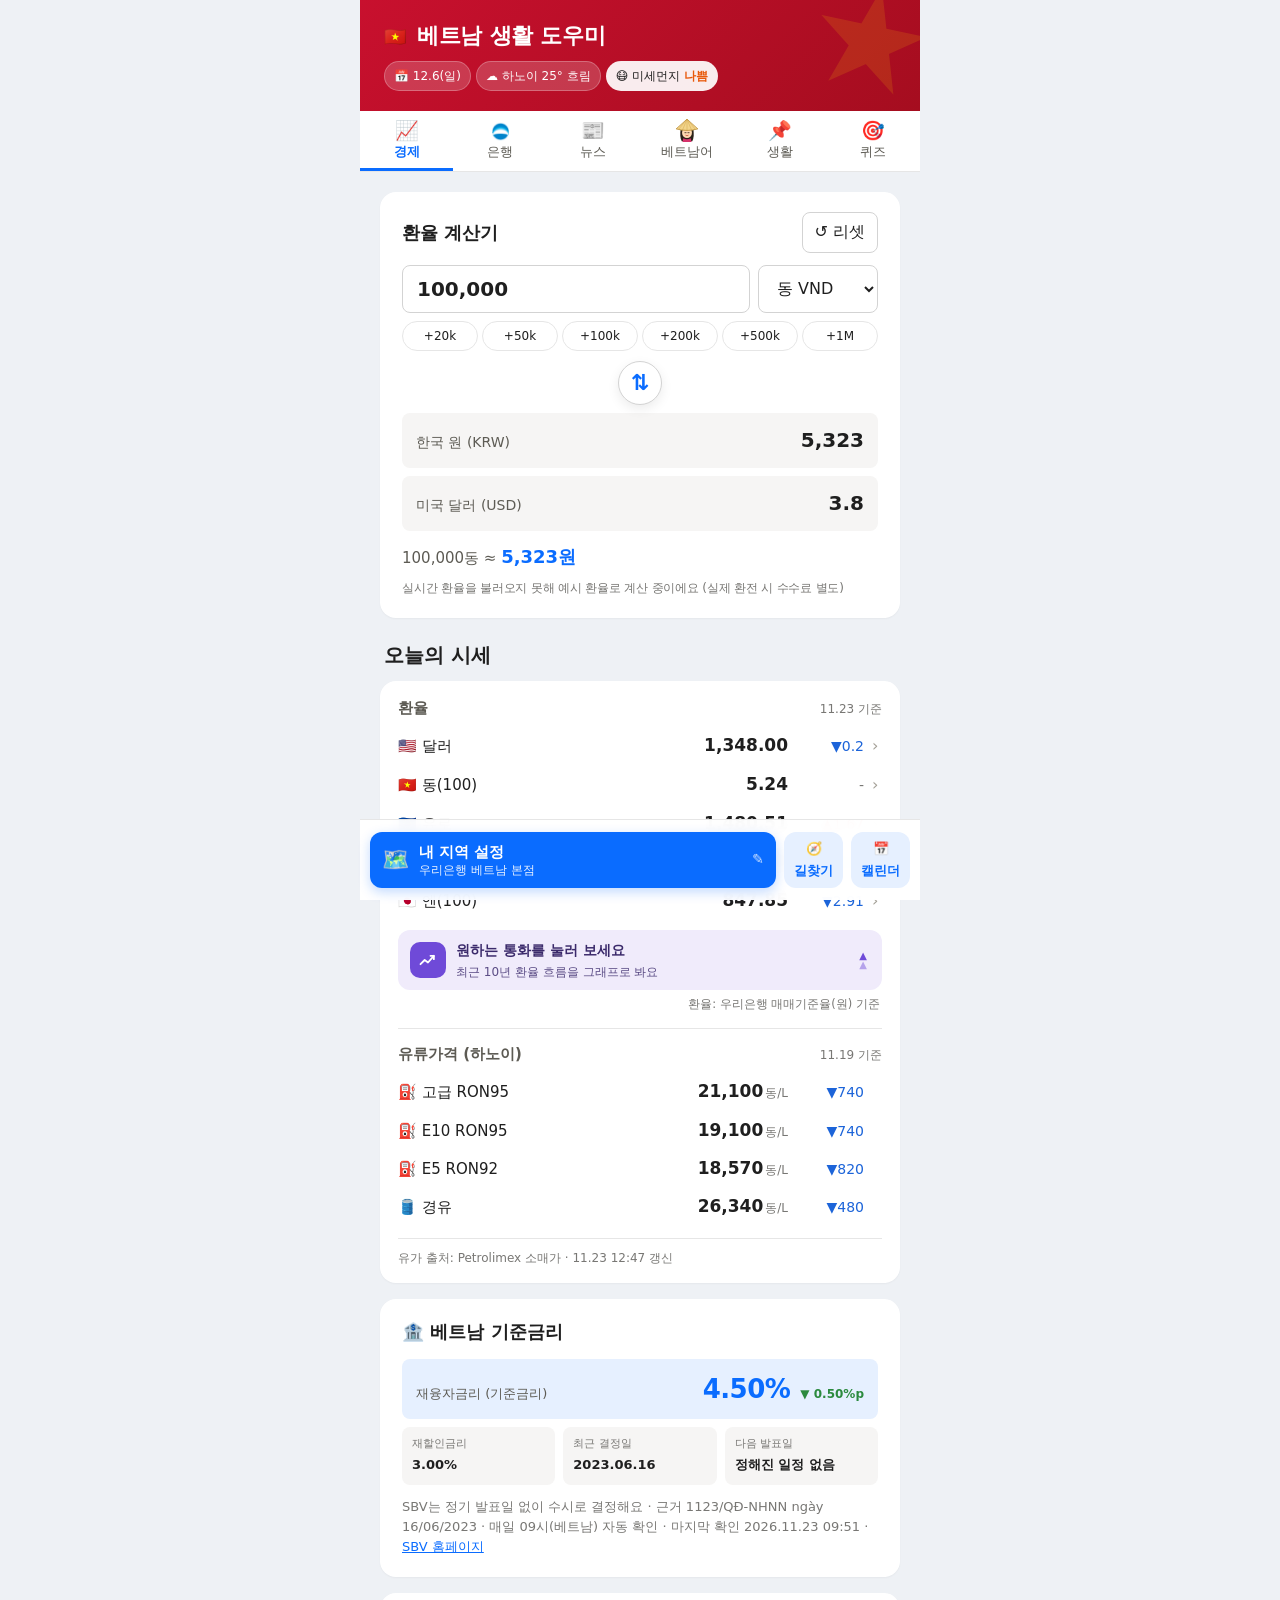
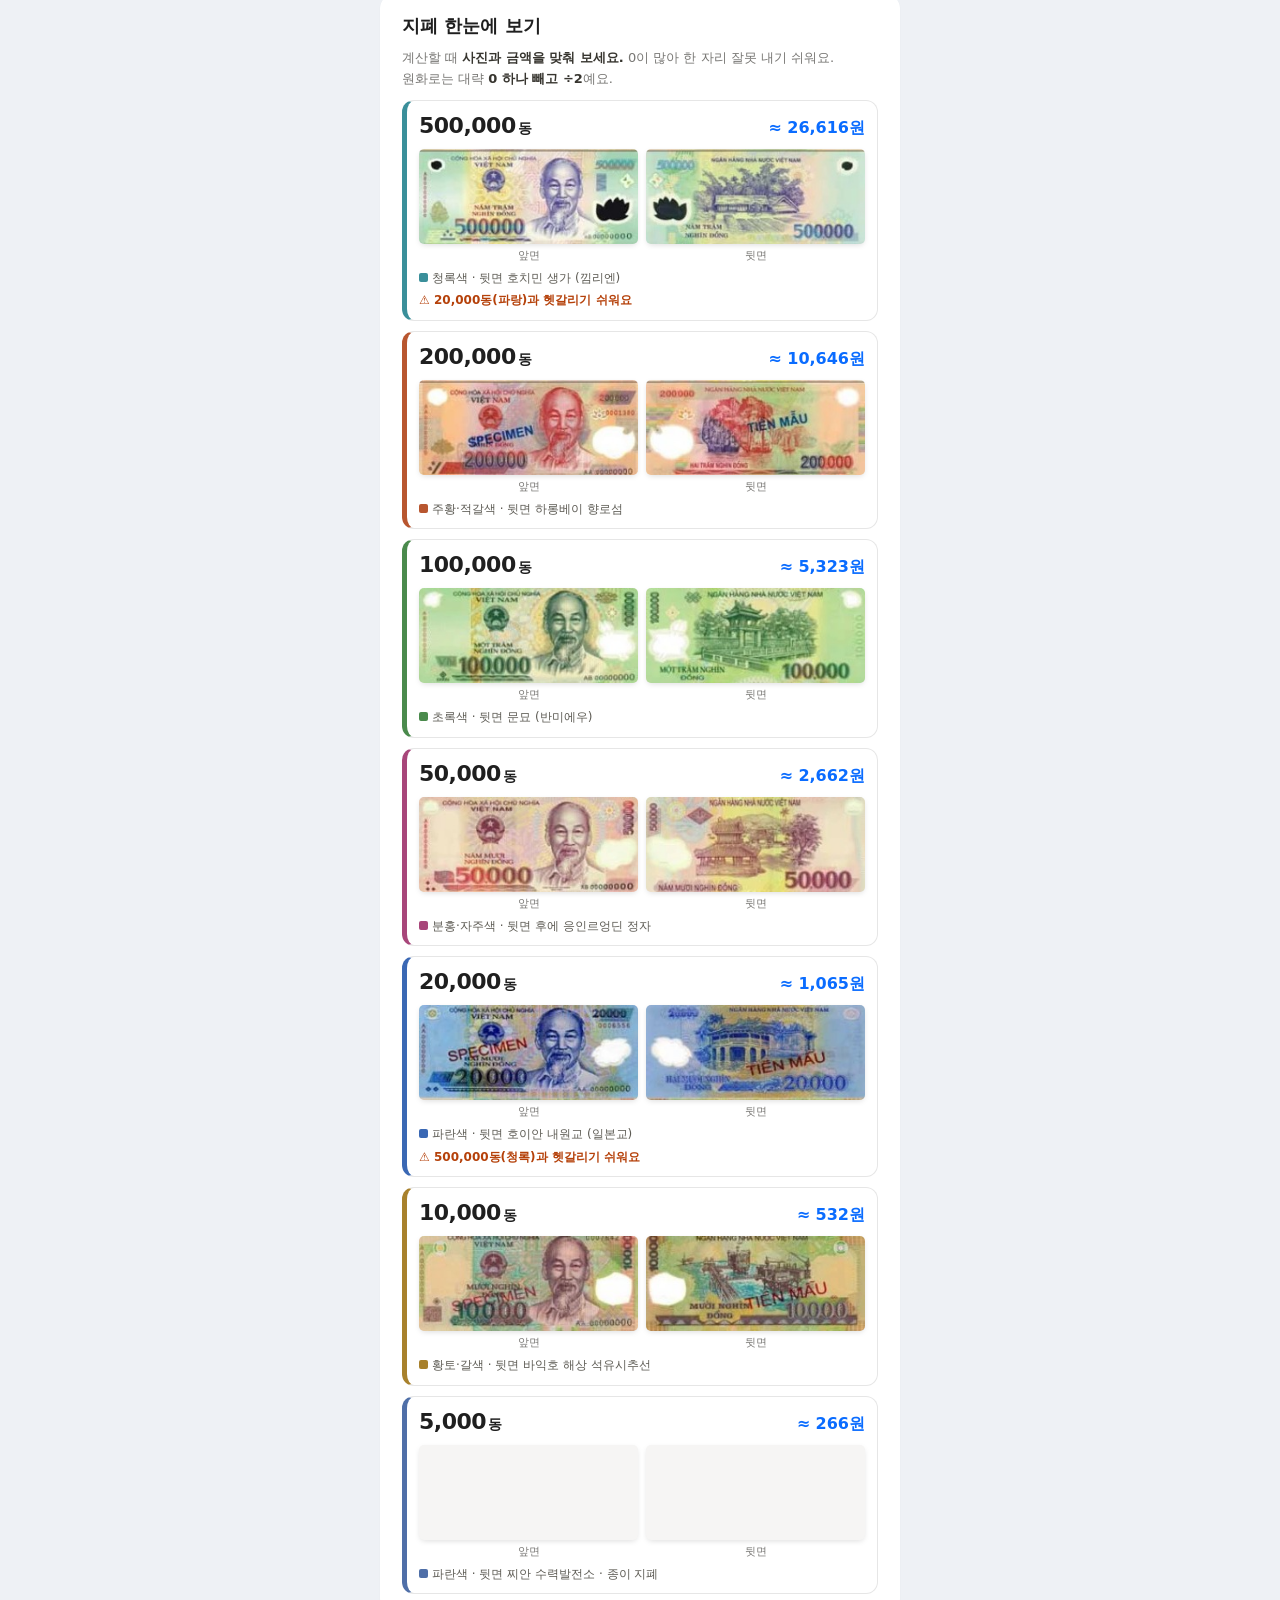
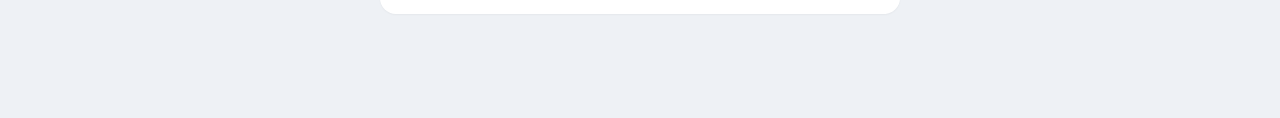
==== commit 27ba3950: "은행 탭 추가: 우리은행 베트남 예·적금 금리(1시간마다 공식 금리표 확인), 우리 WON 앱 바로 열기 Co-Authored-By: Claude Opus 5.5 <noreply@" ====
--- a/index.html
+++ b/index.html
@@ -13,8 +13,8 @@
   <link rel="apple-touch-icon" href="icon-192.png">
   <meta name="apple-mobile-web-app-capable" content="yes">
   <meta name="apple-mobile-web-app-title" content="베트남도우미">
-  <link rel="stylesheet" href="style.css?v=64">
-  <link rel="stylesheet" href="quiz.css?v=64">
+  <link rel="stylesheet" href="style.css?v=65">
+  <link rel="stylesheet" href="quiz.css?v=65">
 </head>
 <body>
   <div class="app">
@@ -37,6 +37,7 @@
 
     <nav class="tabs" role="tablist">
       <button class="tab" role="tab" data-tab="rate"><span aria-hidden="true">📈</span> 경제</button>
+      <button class="tab" role="tab" data-tab="bank"><span aria-hidden="true"><img class="tab-img" src="images/woori-ci.png" alt=""></span> 은행</button>
       <button class="tab" role="tab" data-tab="news"><span aria-hidden="true">📰</span> 뉴스</button>
       <button class="tab" role="tab" data-tab="viet"><span aria-hidden="true"><svg class="nonla" viewBox="0 0 32 32" width="24" height="24"><path d="M7.5 15 Q6 26 9 31 L23 31 Q26 26 24.5 15Z" fill="#2b2118"/><path d="M11 27 Q16 29.5 21 27 L22 32 L10 32Z" fill="#d6336c"/><ellipse cx="16" cy="19.5" rx="6.6" ry="7.2" fill="#ffd9b0"/><path d="M13.2 19.6 h1.6 M17.2 19.6 h1.6" stroke="#3b2a1a" stroke-width="1.1" stroke-linecap="round"/><path d="M14.4 23.2 Q16 24.4 17.6 23.2" stroke="#c0392b" stroke-width=".9" fill="none" stroke-linecap="round"/><path d="M16 1.5 L30.5 14.5 Q16 18.6 1.5 14.5 Z" fill="#f2d48a" stroke="#b98a2f" stroke-width="1" stroke-linejoin="round"/><path d="M16 1.5 L10 16 M16 1.5 L16 16.8 M16 1.5 L22 16 M16 1.5 L5 15 M16 1.5 L27 15" stroke="#c99a3e" stroke-width=".5" fill="none"/></svg></span> 베트남어</button>
       <button class="tab" role="tab" data-tab="life"><span aria-hidden="true">📌</span> 생활</button>
@@ -80,11 +81,17 @@
           <p class="meta" id="policy-meta"></p>
         </div>
 
+
         <div class="card">
           <h2>지폐 한눈에 보기</h2>
           <p class="meta lead">계산할 때 <b>사진과 금액을 맞춰 보세요.</b> 0이 많아 한 자리 잘못 내기 쉬워요. 원화로는 대략 <b>0 하나 빼고 ÷2</b>예요.</p>
           <ul id="notes" class="notes"></ul>
         </div>
+      </section>
+
+      <!-- 은행: 우리은행 베트남 예·적금 금리 (deposit.json: 1시간마다 공식 홈페이지 금리표 확인) -->
+      <section class="panel" id="panel-bank" hidden>
+        <div class="card dep-card" id="dep-card">          <div class="dep-head">            <span class="dep-pig" aria-hidden="true"><svg viewBox="0 0 48 44" width="44" height="40"><circle cx="30" cy="8.5" r="7" fill="#ffc94d" stroke="#f0a500" stroke-width="1.5"/><path d="M27.5 8.5h5" stroke="#e08e00" stroke-width="1.6" stroke-linecap="round"/><ellipse cx="24" cy="26" rx="17" ry="13" fill="#ff8fb1"/><path d="M13 16 L11 9.5 L18.5 13.5Z" fill="#ff8fb1"/><ellipse cx="7.5" cy="27" rx="4.2" ry="3.6" fill="#ff6f98"/><circle cx="6.3" cy="27" r=".9" fill="#c2185b"/><circle cx="8.8" cy="27" r=".9" fill="#c2185b"/><circle cx="14.5" cy="22" r="1.5" fill="#5a2a3a"/><path d="M20 16.5h9" stroke="#e0567f" stroke-width="2" stroke-linecap="round"/><rect x="14" y="35" width="5" height="6" rx="2" fill="#ff6f98"/><rect x="29" y="35" width="5" height="6" rx="2" fill="#ff6f98"/><path d="M41 24 q4 -1 3 3" stroke="#ff6f98" stroke-width="1.8" fill="none" stroke-linecap="round"/><ellipse cx="28" cy="21" rx="5" ry="2.5" fill="#fff" opacity=".35"/></svg></span>            <div><h2>우리은행 베트남 예·적금 금리</h2><p class="dep-sub" id="dep-sub">불러오는 중…</p></div>          </div>          <div class="dep-tiles" id="dep-tiles" role="tablist" aria-label="상품 선택"></div>          <div class="dep-detail" id="dep-detail"></div>          <a class="dep-cta" id="dep-cta" href="#">우리 WON 앱에서 가입하기 <span aria-hidden="true">→</span></a>          <p class="meta" id="dep-meta"></p>        </div>
       </section>
 
       <!-- 뉴스 -->
@@ -214,19 +221,19 @@
   </dialog>
 
   <!-- ?v= 숫자는 수정할 때마다 올려서 휴대폰에 예전 파일이 남지 않게 합니다 -->
-  <script src="data.js?v=64"></script>
-  <script src="viet1.js?v=64"></script>
-  <script src="viet2.js?v=64"></script>
-  <script src="viet3.js?v=64"></script>
-  <script src="viet4.js?v=64"></script>
-  <script src="viet5.js?v=64"></script>
-  <script src="cities.js?v=64"></script>
-  <script src="app.js?v=64"></script>
-  <script src="features.js?v=64"></script>
-  <script src="quiz1.js?v=64"></script>
-  <script src="quiz2.js?v=64"></script>
-  <script src="quiz-food.js?v=64"></script>
-  <script src="quiz.js?v=64"></script>
-  <script src="quiz-result.js?v=64"></script>
+  <script src="data.js?v=65"></script>
+  <script src="viet1.js?v=65"></script>
+  <script src="viet2.js?v=65"></script>
+  <script src="viet3.js?v=65"></script>
+  <script src="viet4.js?v=65"></script>
+  <script src="viet5.js?v=65"></script>
+  <script src="cities.js?v=65"></script>
+  <script src="app.js?v=65"></script>
+  <script src="features.js?v=65"></script>
+  <script src="quiz1.js?v=65"></script>
+  <script src="quiz2.js?v=65"></script>
+  <script src="quiz-food.js?v=65"></script>
+  <script src="quiz.js?v=65"></script>
+  <script src="quiz-result.js?v=65"></script>
 </body>
 </html>
--- a/style.css
+++ b/style.css
@@ -99,7 +99,7 @@
 /* 상단 탭 */
 .tabs {
   position: sticky; top: 0; z-index: 5;
-  display: grid; grid-template-columns: repeat(5, 1fr);
+  display: grid; grid-template-columns: repeat(6, 1fr);
   background: var(--canvas);
   border-bottom: 1px solid var(--hairline);
 }
@@ -333,6 +333,47 @@
 @keyframes mk-up { 0%, 100% { transform: none; } 50% { transform: translateY(-4px); } }
 @media (prefers-reduced-motion: reduce) { .mk-hint, .mk-hint-go { animation: none; } }
 .mk-src { margin: 12px 0 0; padding-top: 10px; border-top: 1px solid var(--hairline); font-size: 12px; color: var(--steel); }
+
+/* 우리은행 베트남 예·적금 금리 — 분홍 돼지저금통 */
+.dep-card { --pig: #ff6f98; --pig-soft: #fff0f5; --pig-deep: #c2185b; }
+.dep-head { display: flex; align-items: center; gap: 12px; margin-bottom: 14px; }
+.dep-pig { width: 56px; height: 56px; flex: none; border-radius: 16px; background: var(--pig-soft); display: grid; place-items: center; }
+.dep-pig svg { animation: dep-bob 3s ease-in-out infinite; }
+.dep-head h2 { margin: 0; }
+.dep-sub { margin: 2px 0 0; font-size: 12.5px; color: var(--steel); }
+.dep-tiles { display: grid; grid-template-columns: 1fr 1fr; gap: 8px; }
+.dep-tile {
+  position: relative; text-align: left; border: 2px solid var(--hairline); background: var(--canvas); border-radius: 12px;
+  padding: 11px 12px 10px; cursor: pointer; font-family: inherit; color: var(--ink); display: flex; flex-direction: column; gap: 2px;
+  transition: border-color .15s, background .15s, transform .08s;
+}
+.dep-tile:active { transform: scale(.98); }
+.dep-tile.on { border-color: var(--pig); background: var(--pig-soft); }
+.dep-kind { font-size: 11px; font-weight: 700; color: var(--pig-deep); }
+.dep-name { font-size: 14px; line-height: 1.3; }
+.dep-max { font-size: 20px; font-weight: 800; color: var(--pig-deep); font-variant-numeric: tabular-nums; margin-top: 2px; }
+.dep-max small { font-size: 11.5px; font-weight: 600; color: var(--slate); }
+.dep-tag { font-size: 11.5px; color: var(--steel); }
+.dep-detail { margin-top: 12px; padding: 12px 12px 6px; border-radius: 12px; background: var(--surface); }
+.dep-vi { margin: 0 0 6px; font-size: 12px; color: var(--steel); }
+.dep-rows { display: flex; flex-direction: column; }
+.dep-row { display: grid; grid-template-columns: 112px 1fr 52px; align-items: center; gap: 8px; padding: 7px 0; border-top: 1px solid var(--hairline); }
+.dep-row:first-child { border-top: 0; }
+.dep-term { font-size: 13px; color: var(--slate); white-space: nowrap; }
+.dep-bar { height: 8px; border-radius: 4px; background: #f3dbe4; overflow: hidden; }
+.dep-bar i { display: block; height: 100%; border-radius: 4px; background: #ffb3c9; }
+.dep-row.top .dep-bar i { background: var(--pig); }
+.dep-row b { font-size: 15px; text-align: right; font-variant-numeric: tabular-nums; }
+.dep-row.top b { color: var(--pig-deep); }
+.dep-row small { grid-column: 1 / -1; margin-top: -3px; font-size: 11.5px; color: var(--steel); text-align: right; }
+.dep-note { margin: 6px 0 4px; font-size: 12px; color: var(--slate); }
+.dep-cta {
+  display: block; margin-top: 12px; padding: 13px; border-radius: 10px; text-align: center; text-decoration: none;
+  background: #0067ac; color: #fff; font-weight: 700; font-size: 15px;
+}
+.dep-cta:active { opacity: .9; }
+@keyframes dep-bob { 0%, 100% { transform: none; } 50% { transform: translateY(-2px) rotate(-3deg); } }
+@media (prefers-reduced-motion: reduce) { .dep-pig svg { animation: none; } }
 
 /* 베트남 기준금리 */
 .policy { display: grid; grid-template-columns: 1fr 1fr 1fr; gap: 8px; }
--- a/quiz.css
+++ b/quiz.css
@@ -1,6 +1,8 @@
 /* 탭 5개: 아이콘 위, 글자 아래 */
 .tab > span[aria-hidden] { display: block; font-size: 19px; line-height: 1.15; margin-bottom: 2px; }
 .tab .nonla { display: block; margin: -2px auto 0; height: 24px; width: auto; }
+.tab .tab-img { display: block; margin: 0 auto; height: 21px; width: auto; }
+.tabs .tab { font-size: 13px; padding-left: 0; padding-right: 0; }
 
 /* ───── 오늘의 퀴즈 ───── */
 .quiz { --qz: #6f4ad8; --qz-deep: #4b2bb0; --qz-soft: #f0ebfb; }
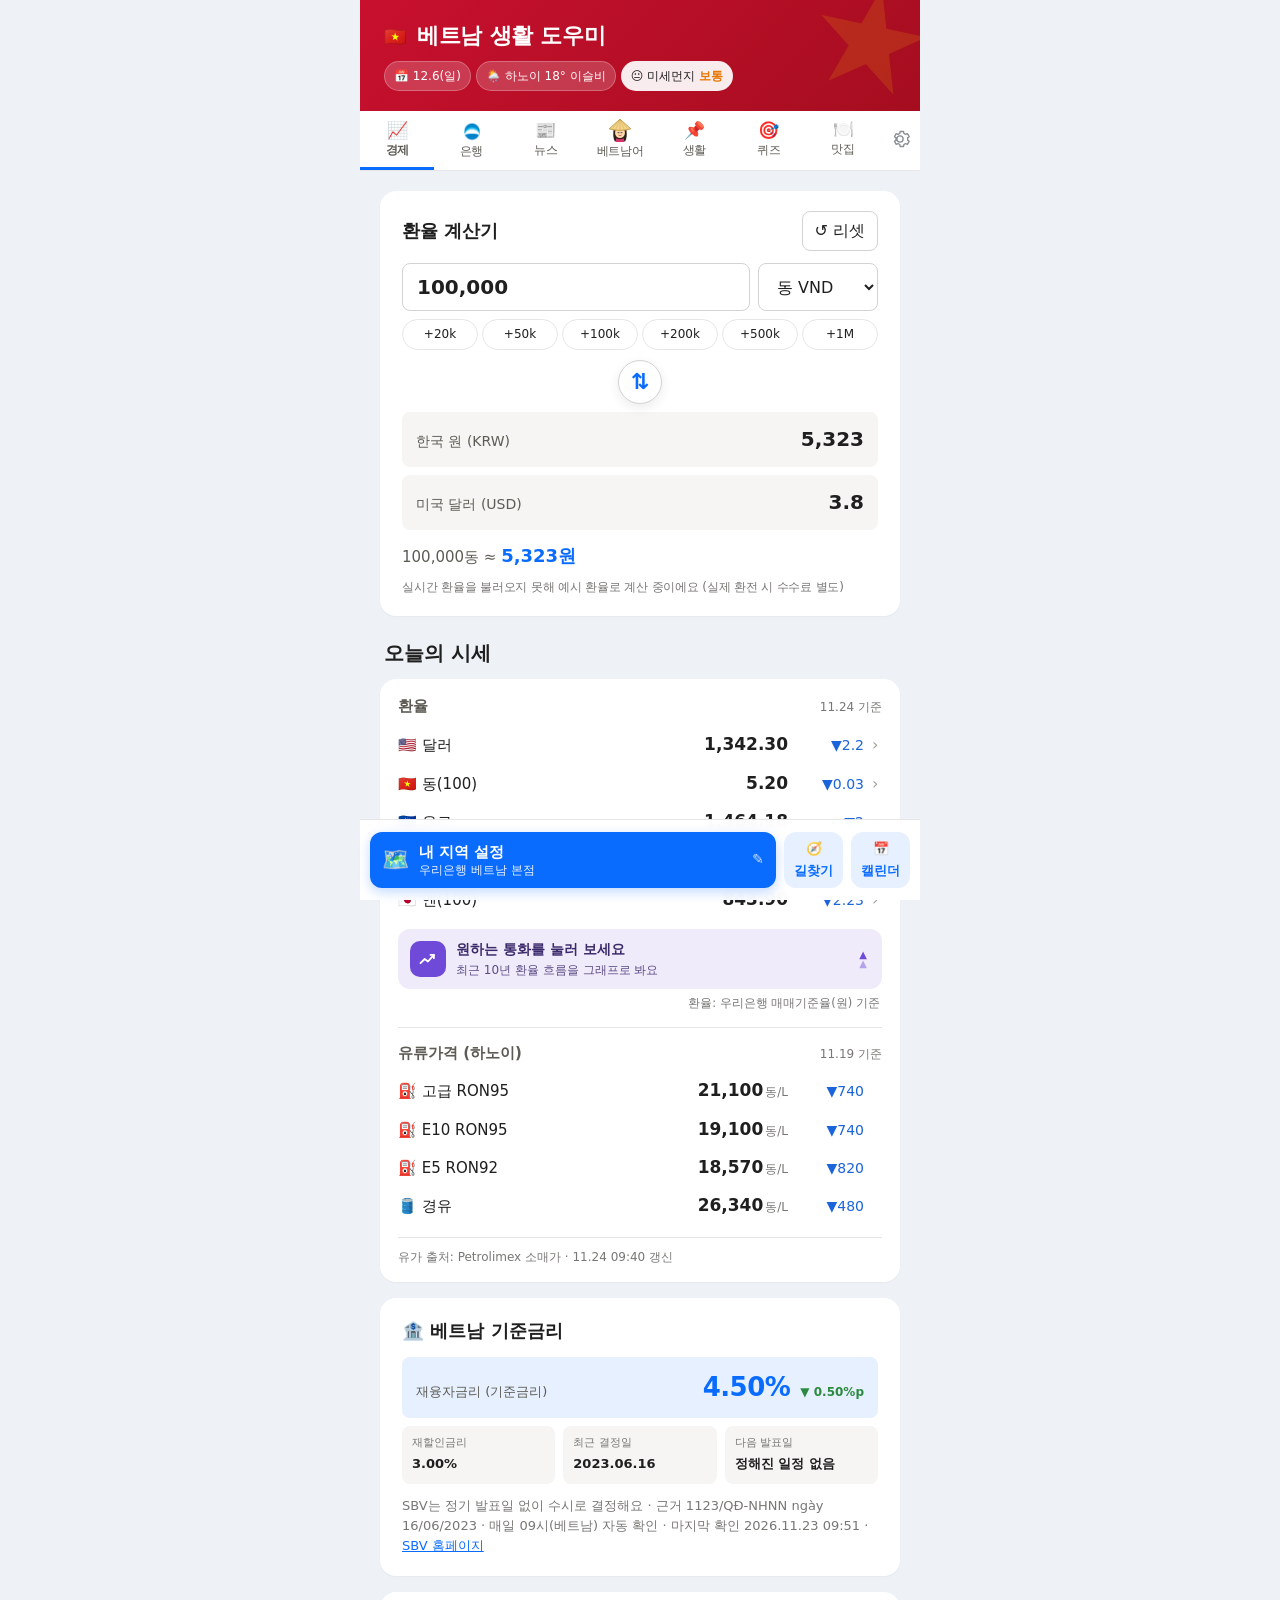
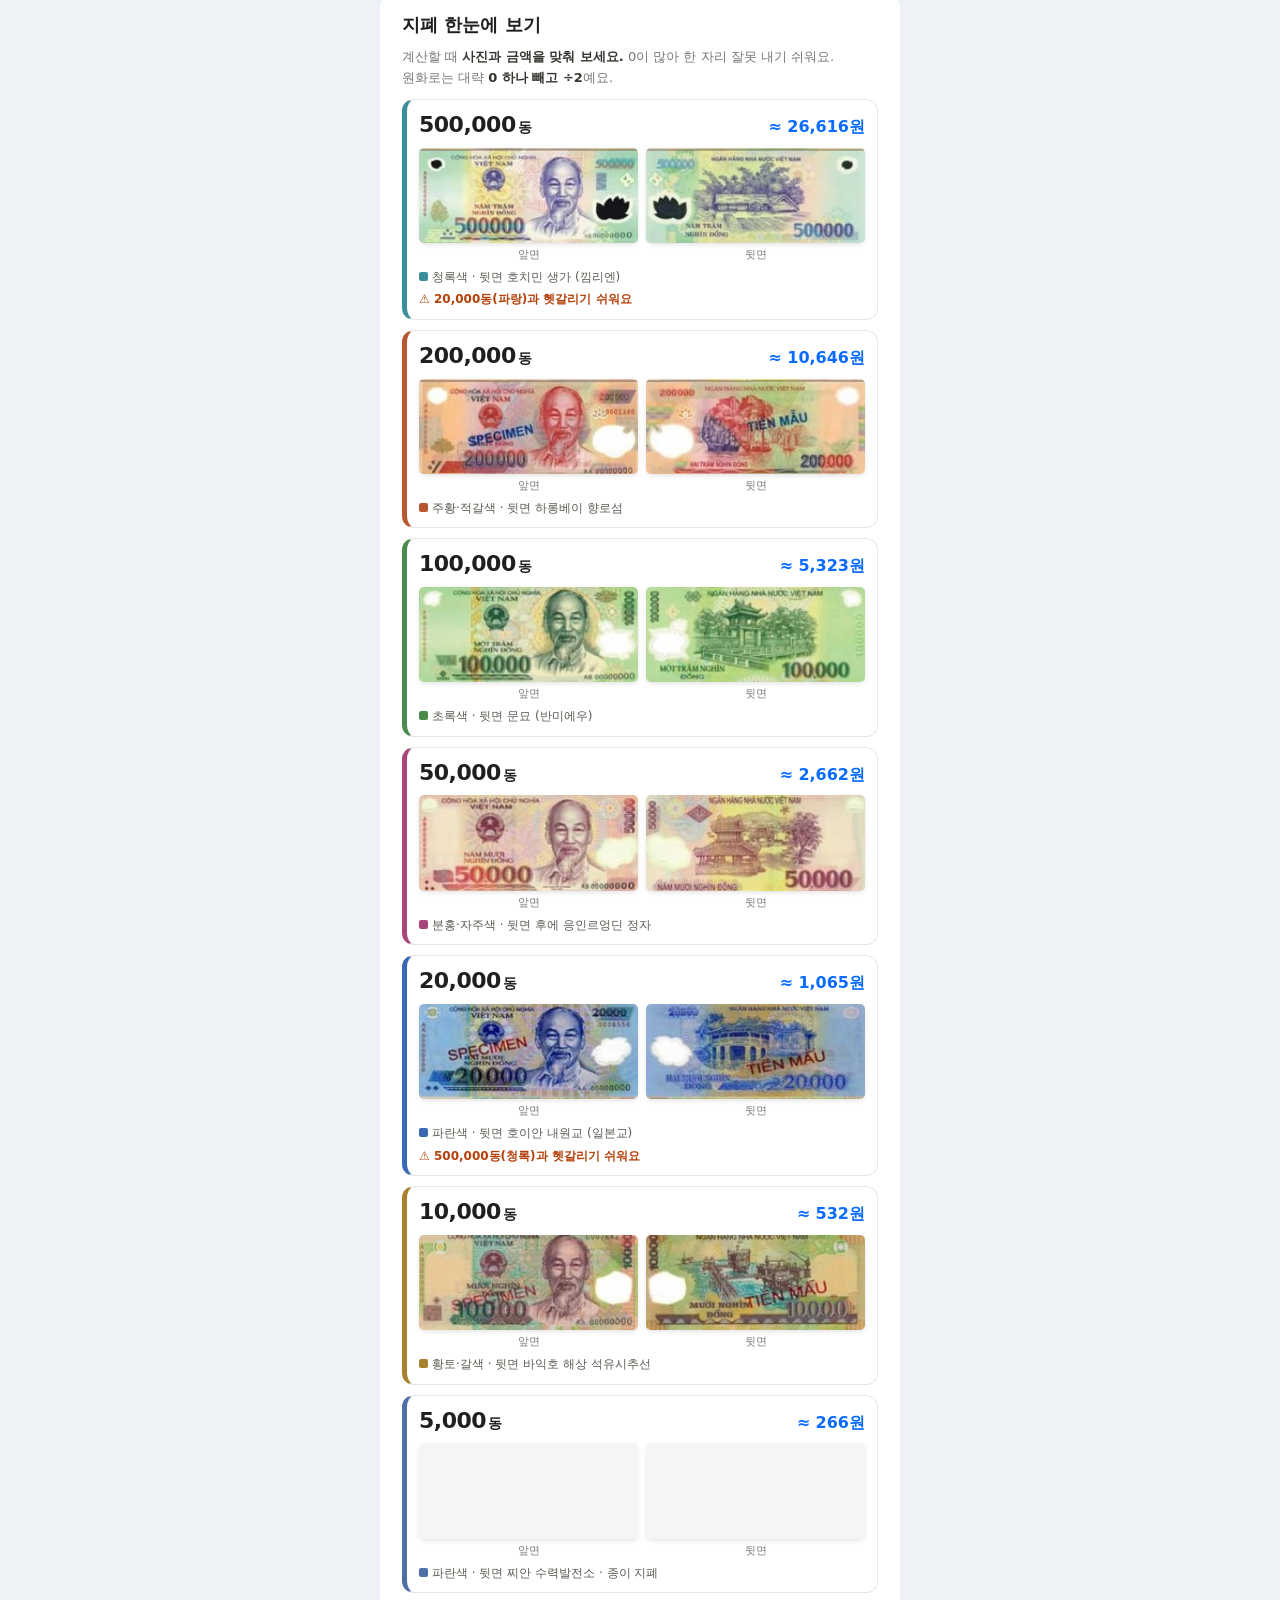
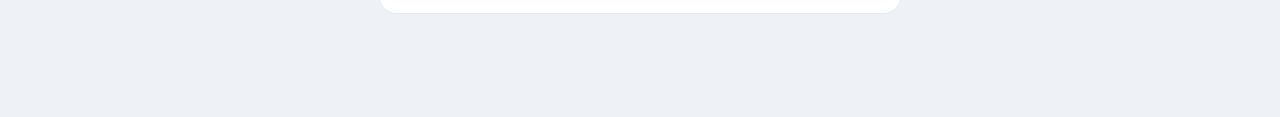
==== commit 6a98d268: "탭 설정·맛집 탭 연결, 퀴즈 명예의 전당 추가 - 탭 설정(tabs-config.js): 보일 탭과 순서를 고르고, 맛집 탭은 미쉐린 페이지로 이동 - 생활 탭에 미쉐린 맛집 배" ====
--- a/index.html
+++ b/index.html
@@ -157,6 +157,13 @@
           </div>
         </div>
 
+        <!-- 맛집: 미쉐린 가이드 베트남 2026 (michelin.html) -->
+        <a class="card food-banner" href="michelin.html" data-return="life">
+          <span class="food-ic" aria-hidden="true"><svg viewBox="0 0 56 48" width="56" height="48"><ellipse cx="28" cy="42" rx="25" ry="4.5" fill="#f6d5d9"/><rect x="4" y="36" width="48" height="5" rx="2.5" fill="#d9dee5"/><path d="M8 36 Q8 14 28 14 Q48 14 48 36Z" fill="#e9edf2"/><path d="M14 33 Q15 20 27 18" stroke="#fff" stroke-width="3" fill="none" stroke-linecap="round"/><circle cx="28" cy="11" r="3" fill="#cfd5dd"/><path d="M46 2 l1.6 3.6 3.8 .5 -2.8 2.7 .8 3.8 -3.4 -1.9 -3.4 1.9 .8 -3.8 -2.8 -2.7 3.8 -.5z" fill="#f2b705"/></svg></span>
+          <span class="food-txt"><b>🍽️ 미쉐린 맛집</b><small>2026 베트남 1스타 11곳 · 내 지역부터 보기</small></span>
+          <span class="food-go" aria-hidden="true">›</span>
+        </a>
+
         <div class="card apps-card">
           <div class="apps-head"><h2>📲 생활 필수앱</h2><span class="apps-os" id="apps-os"></span></div>
           <div class="apps-grid" id="apps-grid"></div>
@@ -229,11 +236,13 @@
   <script src="viet5.js?v=65"></script>
   <script src="cities.js?v=65"></script>
   <script src="app.js?v=65"></script>
+  <script src="tabs-config.js?v=65"></script>
   <script src="features.js?v=65"></script>
   <script src="quiz1.js?v=65"></script>
   <script src="quiz2.js?v=65"></script>
   <script src="quiz-food.js?v=65"></script>
   <script src="quiz.js?v=65"></script>
   <script src="quiz-result.js?v=65"></script>
+  <script src="quiz-hof.js?v=65"></script>
 </body>
 </html>
--- a/style.css
+++ b/style.css
@@ -333,6 +333,15 @@
 @keyframes mk-up { 0%, 100% { transform: none; } 50% { transform: translateY(-4px); } }
 @media (prefers-reduced-motion: reduce) { .mk-hint, .mk-hint-go { animation: none; } }
 .mk-src { margin: 12px 0 0; padding-top: 10px; border-top: 1px solid var(--hairline); font-size: 12px; color: var(--steel); }
+
+/* 생활: 미쉐린 맛집 배너 */
+.food-banner { display: grid; grid-template-columns: 64px 1fr 14px; align-items: center; gap: 12px; text-decoration: none; color: inherit;
+  background: linear-gradient(160deg, #fff1e6 0%, #ffe3e3 100%); }
+.food-ic { width: 64px; height: 56px; display: grid; place-items: center; }
+.food-txt b { display: block; font-size: 17px; }
+.food-txt small { display: block; font-size: 13px; color: var(--slate); margin-top: 2px; }
+.food-go { font-size: 22px; color: #c8102e; }
+.food-banner:active { filter: brightness(.97); }
 
 /* 우리은행 베트남 예·적금 금리 — 분홍 돼지저금통 */
 .dep-card { --pig: #ff6f98; --pig-soft: #fff0f5; --pig-deep: #c2185b; }
--- a/quiz.css
+++ b/quiz.css
@@ -2,10 +2,42 @@
 .tab > span[aria-hidden] { display: block; font-size: 19px; line-height: 1.15; margin-bottom: 2px; }
 .tab .nonla { display: block; margin: -2px auto 0; height: 24px; width: auto; }
 .tab .tab-img { display: block; margin: 0 auto; height: 21px; width: auto; }
-.tabs .tab { font-size: 13px; padding-left: 0; padding-right: 0; }
+.tabs .tab { font-size: 13px; padding-left: 0; padding-right: 0; text-align: center; text-decoration: none; color: var(--slate); }
+.tabs[data-count="7"] .tab { font-size: 12px; letter-spacing: -.4px; }
+.tabs[data-count="7"] .tab > span[aria-hidden] { font-size: 17px; }
+.tabs .tab-gear { display: grid; place-items: center; border-bottom-color: transparent !important; }
+.tabs .tab-gear:active svg { transform: rotate(60deg); transition: transform .3s; }
+
+/* ⚙️ 탭 설정 시트 */
+.tabset-modal { position: fixed; inset: 0; z-index: 1000; background: rgba(15,15,15,.45); display: flex; align-items: flex-end; justify-content: center; }
+.tabset-sheet { width: 100%; max-width: 520px; max-height: 88vh; overflow: auto; background: #fff; border-radius: 16px 16px 0 0; padding: 18px 16px calc(16px + env(safe-area-inset-bottom)); }
+.tabset-sheet.enter { animation: qz-in .25s ease both; }
+.tabset-head { display: flex; justify-content: space-between; align-items: baseline; }
+.tabset-head h4 { margin: 0; font-size: 18px; }
+.tabset-head span { font-size: 12.5px; color: var(--accent, #0a6cff); font-weight: 700; }
+.tabset-sub { margin: 4px 0 12px; font-size: 13px; color: var(--steel); }
+.tabset-list { list-style: none; margin: 0; padding: 0; display: flex; flex-direction: column; gap: 6px; }
+.tabset-list li { display: grid; grid-template-columns: 34px 1fr auto 48px; align-items: center; gap: 8px; padding: 8px 10px; border: 1px solid var(--hairline); border-radius: 12px; background: #fff; transition: opacity .15s; }
+.tabset-list li.off { opacity: .45; background: var(--surface); }
+.tabset-ic { display: grid; place-items: center; font-size: 20px; }
+.tabset-ic .nonla, .tabset-ic .tab-img { height: 24px; width: auto; display: block; }
+.tabset-list b { font-size: 15px; }
+.tabset-move { display: flex; gap: 4px; }
+.tabset-move button { width: 32px; height: 32px; border: 1px solid var(--hairline); background: var(--surface); border-radius: 8px; font-size: 11px; color: var(--slate); cursor: pointer; }
+.tabset-move button:disabled { opacity: .3; cursor: default; }
+.tabset-sw { position: relative; width: 44px; height: 26px; }
+.tabset-sw input { position: absolute; opacity: 0; inset: 0; margin: 0; cursor: pointer; z-index: 1; }
+.tabset-sw i { position: absolute; inset: 0; border-radius: 13px; background: #d0d4db; transition: background .15s; }
+.tabset-sw i::after { content: ''; position: absolute; top: 3px; left: 3px; width: 20px; height: 20px; border-radius: 50%; background: #fff; box-shadow: 0 1px 2px rgba(0,0,0,.25); transition: transform .15s; }
+.tabset-sw input:checked + i { background: var(--accent, #0a6cff); }
+.tabset-sw input:checked + i::after { transform: translateX(18px); }
+.tabset-err { min-height: 18px; margin: 8px 0 4px; font-size: 12.5px; color: #e03131; }
+.tabset-btns { display: grid; grid-template-columns: 1fr 2fr; gap: 8px; }
+.tabset-btns button { border: 1px solid var(--hairline); background: var(--surface); border-radius: 10px; padding: 12px; font-size: 15px; font-weight: 700; cursor: pointer; font-family: inherit; }
+.tabset-btns button.on { background: var(--accent, #0a6cff); border-color: var(--accent, #0a6cff); color: #fff; }
 
 /* ───── 오늘의 퀴즈 ───── */
-.quiz { --qz: #6f4ad8; --qz-deep: #4b2bb0; --qz-soft: #f0ebfb; }
+.quiz, .hof-modal { --qz: #6f4ad8; --qz-deep: #4b2bb0; --qz-soft: #f0ebfb; }
 .qz-hero {
   position: relative; overflow: hidden; border-radius: 16px; padding: 22px 20px 20px; color: #fff;
   background: radial-gradient(120% 90% at 100% 0%, #ff8fab 0%, transparent 55%), linear-gradient(135deg, #7b5cff 0%, #4b2bb0 100%);
@@ -190,4 +222,41 @@
 @keyframes qz-rise { 0% { transform: translateY(60px) scale(.7); opacity: 0; } 100% { transform: none; opacity: 1; } }
 @keyframes qz-drop { to { transform: translateY(30px); opacity: 0; } }
 @keyframes qz-ride { from { transform: translateX(0); } to { transform: translateX(480px); } }
+/* 명예의 전당 */
+.hof { margin-top: 14px; background: var(--canvas); border-radius: 16px; padding: 16px; box-shadow: rgba(15,15,15,.04) 0 1px 2px; }
+.hof-head { display: flex; justify-content: space-between; align-items: baseline; gap: 8px; }
+.hof-head h4 { margin: 0; font-size: 16px; }
+.hof-head span { font-size: 12px; color: var(--steel); white-space: nowrap; }
+.hof-demo, .hof-load { margin: 6px 0 0; font-size: 12px; color: var(--steel); }
+.hof-podium { display: grid; grid-template-columns: 1fr 1.1fr 1fr; align-items: end; gap: 6px; margin-top: 14px; }
+.hof-pod { position: relative; display: flex; flex-direction: column; align-items: center; text-align: center; min-width: 0; }
+.hof-medal { font-size: 26px; line-height: 1; }
+.hof-pod b { margin-top: 4px; font-size: 13px; max-width: 100%; overflow: hidden; text-overflow: ellipsis; white-space: nowrap; }
+.hof-cnt { font-size: 12px; font-weight: 700; color: var(--qz); }
+.hof-pod i { display: block; width: 100%; margin-top: 6px; border-radius: 10px 10px 4px 4px; }
+.hof-pod.p1 i { height: 58px; background: linear-gradient(180deg, #ffe066, #fab005); }
+.hof-pod.p2 i { height: 42px; background: linear-gradient(180deg, #e9ecef, #adb5bd); }
+.hof-pod.p3 i { height: 30px; background: linear-gradient(180deg, #ffd8a8, #e8590c); }
+.hof-pod.p1 .hof-medal { font-size: 32px; animation: qz-float 2.6s ease-in-out infinite; }
+.hof-pod.me b { color: var(--qz); }
+.hof-list { list-style: none; margin: 12px 0 0; padding: 0; }
+.hof-list li { display: grid; grid-template-columns: 26px 1fr auto; align-items: center; gap: 8px; padding: 8px 4px; border-top: 1px solid var(--hairline); font-size: 14px; }
+.hof-list li.me { background: var(--qz-soft); border-radius: 8px; }
+.hof-rank { font-weight: 800; color: var(--steel); text-align: center; }
+.hof-list b { font-weight: 600; overflow: hidden; text-overflow: ellipsis; white-space: nowrap; }
+.hof-list li span:last-child { font-weight: 700; color: var(--qz); }
+.hof-me { display: flex; align-items: center; justify-content: space-between; gap: 8px; margin-top: 12px; padding: 10px 12px; border-radius: 10px; background: var(--surface); font-size: 13px; }
+.hof-me button, .hof-res button { border: 1px solid var(--qz); background: #fff; color: var(--qz); border-radius: 8px; padding: 6px 10px; font-size: 13px; font-weight: 700; cursor: pointer; white-space: nowrap; font-family: inherit; }
+.hof-me button.on { background: var(--qz); color: #fff; }
+.hof-res { margin-top: 14px; padding: 10px 12px; border-radius: 10px; background: var(--qz-soft); color: var(--qz-deep); font-size: 13.5px; display: flex; align-items: center; justify-content: space-between; gap: 8px; text-align: left; }
+.hof-modal { position: fixed; inset: 0; z-index: 1000; background: rgba(15,15,15,.45); display: flex; align-items: flex-end; justify-content: center; }
+.hof-sheet { width: 100%; max-width: 520px; background: #fff; border-radius: 16px 16px 0 0; padding: 20px 18px calc(18px + env(safe-area-inset-bottom)); animation: qz-in .25s ease both; }
+.hof-sheet h4 { margin: 0 0 6px; font-size: 18px; }
+.hof-sheet p { margin: 0 0 10px; font-size: 13.5px; color: var(--slate); }
+.hof-sheet .input { width: 100%; box-sizing: border-box; }
+.hof-err { color: #e03131 !important; min-height: 18px; margin: 6px 0 4px !important; font-size: 12.5px !important; }
+.hof-btns { display: grid; grid-template-columns: 1fr 2fr; gap: 8px; }
+.hof-btns button { border: 1px solid var(--hairline); background: var(--surface); border-radius: 10px; padding: 12px; font-size: 15px; font-weight: 700; cursor: pointer; font-family: inherit; }
+.hof-btns button.on { background: var(--qz); border-color: var(--qz); color: #fff; }
+.hof-sheet small { display: block; margin-top: 10px; font-size: 11.5px; color: var(--steel); }
 @media (prefers-reduced-motion: reduce) { .quiz * { animation: none !important; } }
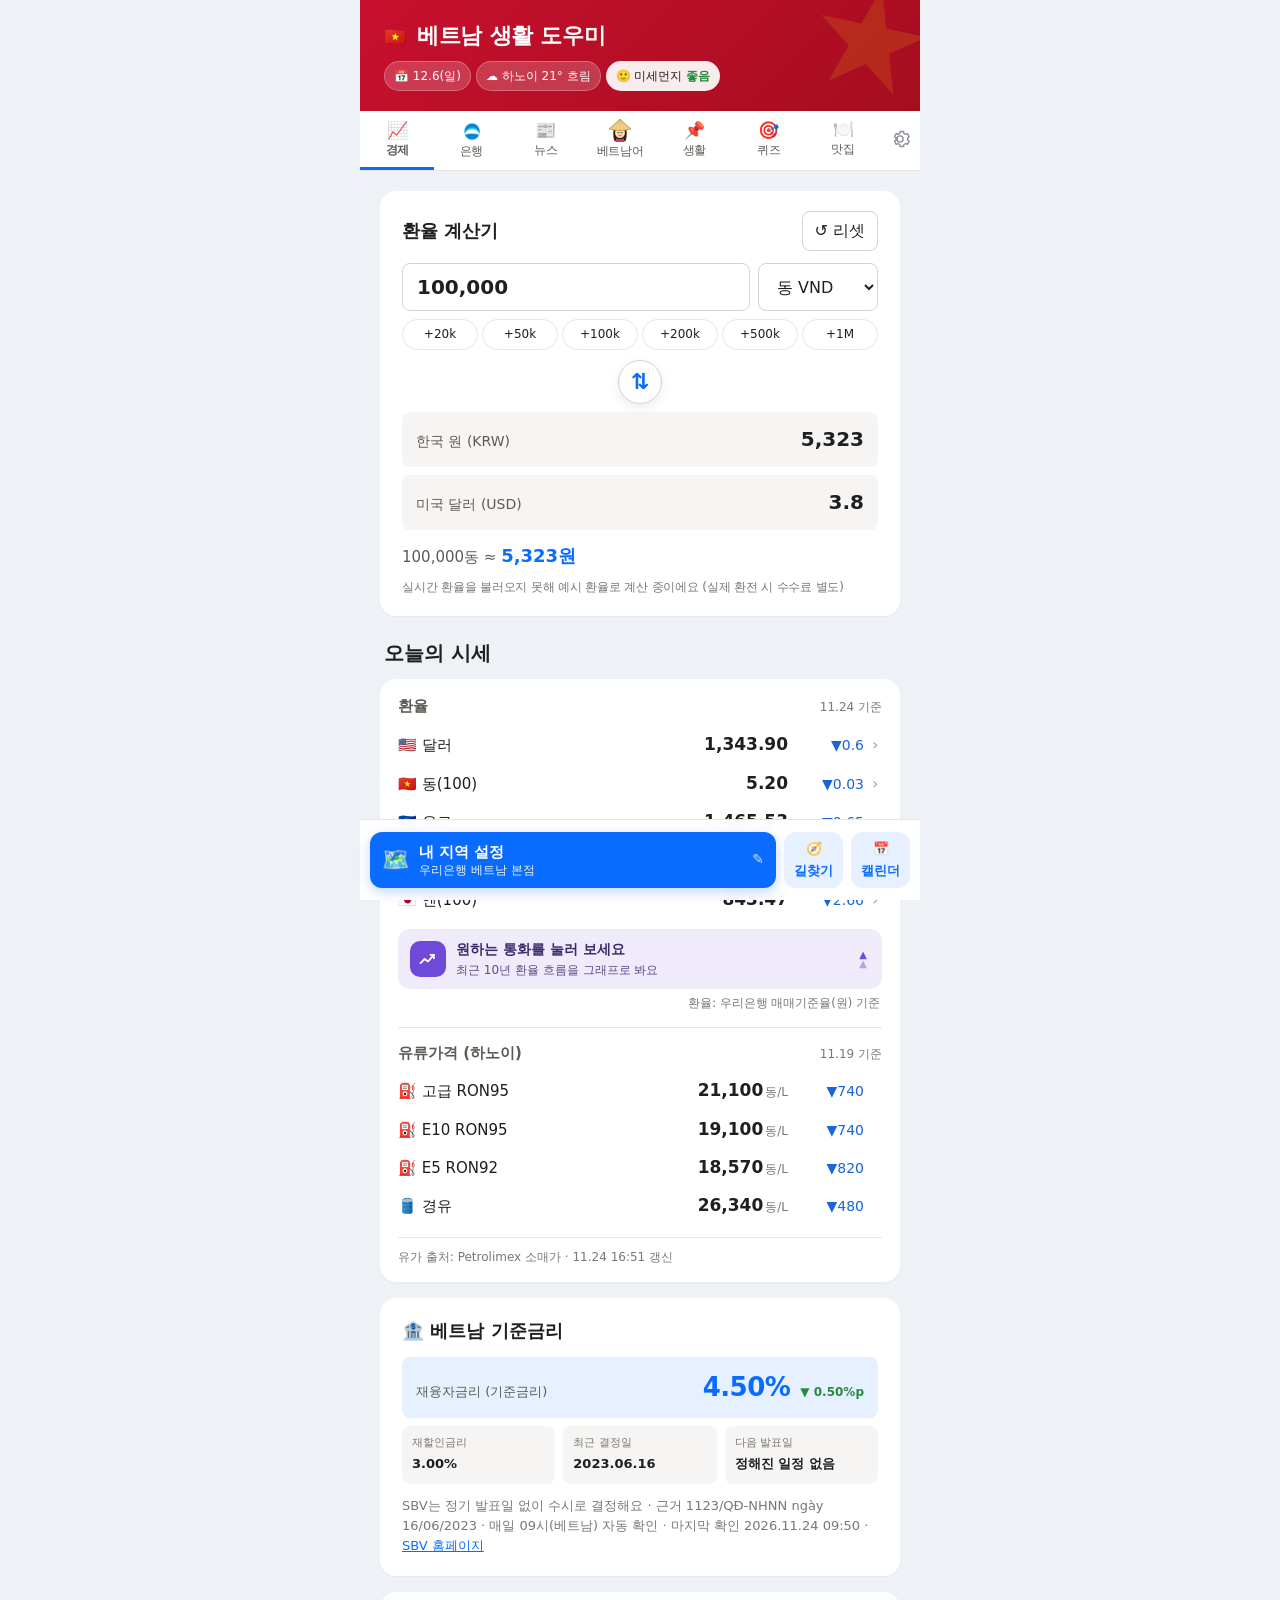
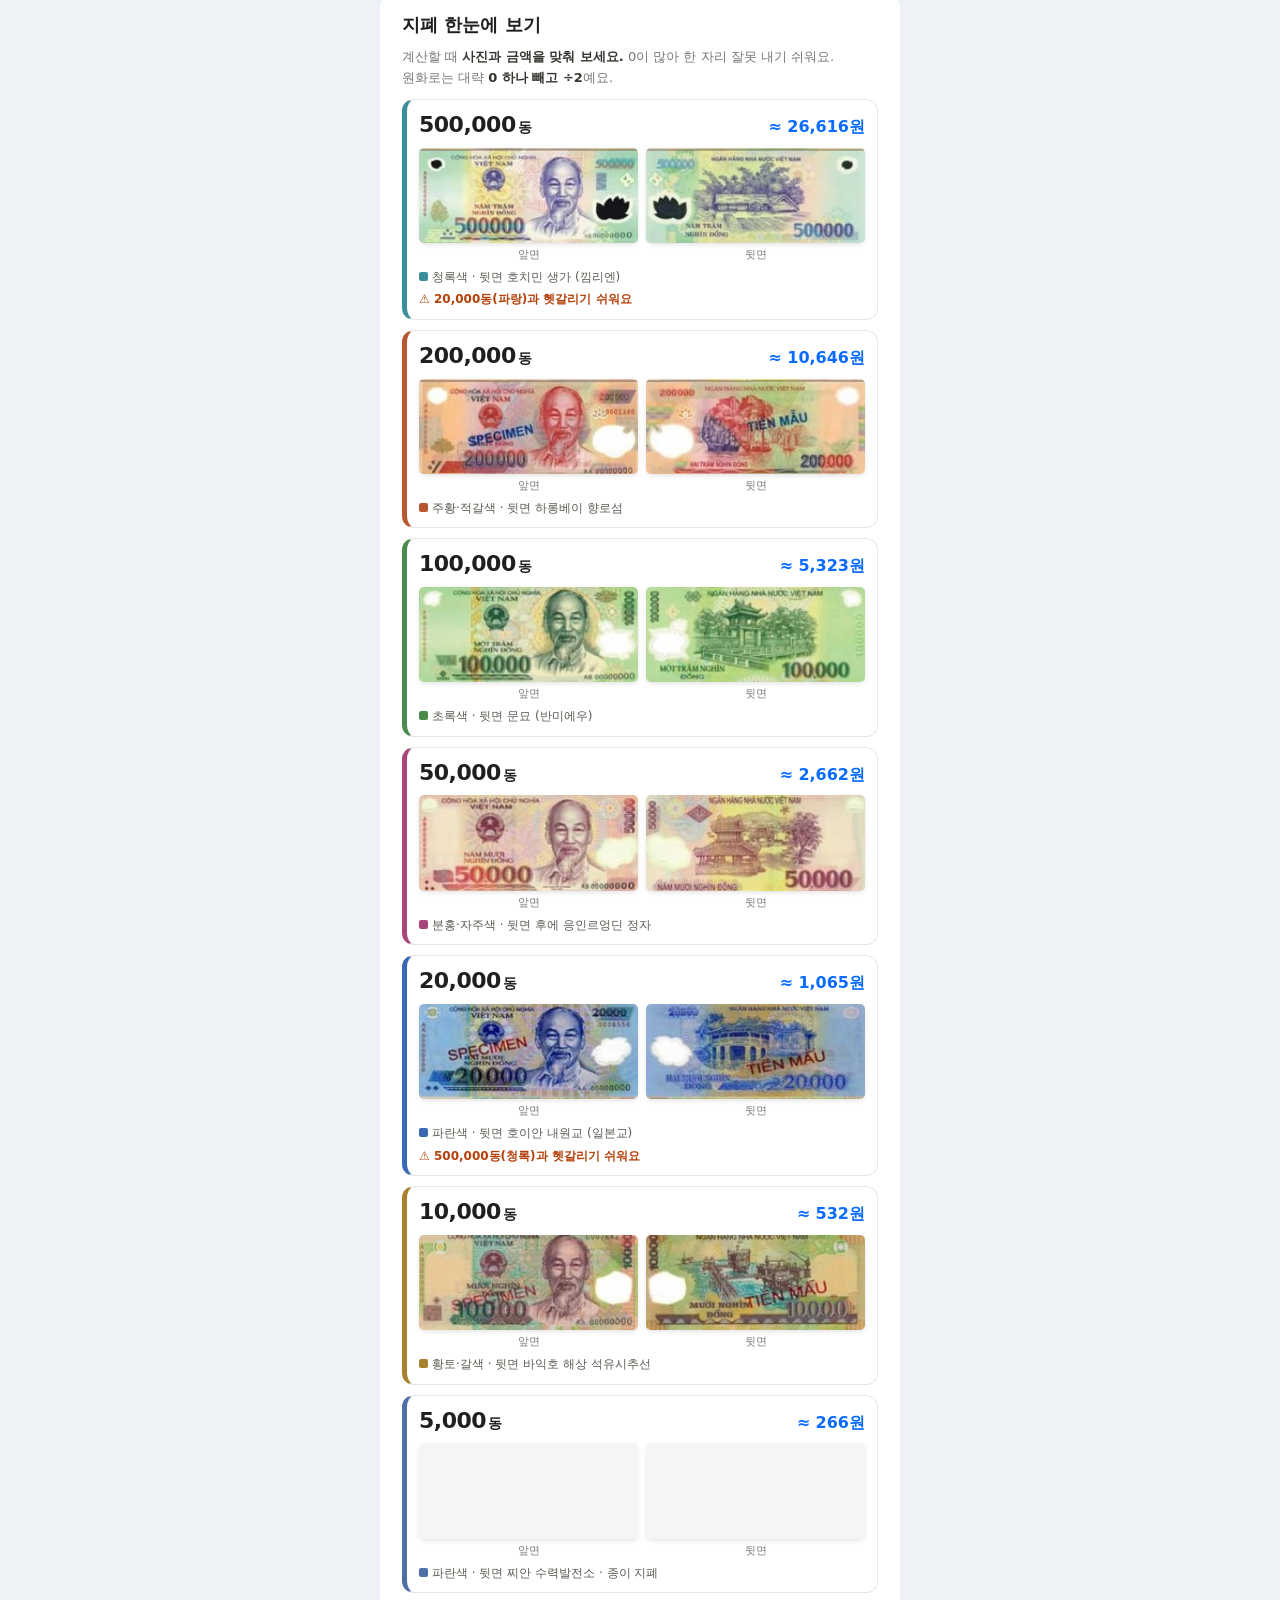
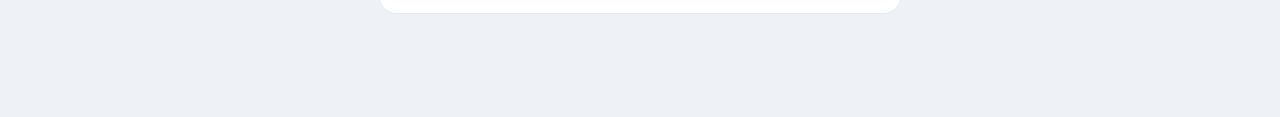
==== commit 2bafcc31: "맛집 탭: 누르거나 쓸어 넘기면 파란 밑줄이 맛집으로 옮겨 간 뒤 이동 Co-Authored-By: Claude Opus 5.5 <noreply@anthropic.com>" ====
--- a/index.html
+++ b/index.html
@@ -13,8 +13,8 @@
   <link rel="apple-touch-icon" href="icon-192.png">
   <meta name="apple-mobile-web-app-capable" content="yes">
   <meta name="apple-mobile-web-app-title" content="베트남도우미">
-  <link rel="stylesheet" href="style.css?v=65">
-  <link rel="stylesheet" href="quiz.css?v=65">
+  <link rel="stylesheet" href="style.css?v=67">
+  <link rel="stylesheet" href="quiz.css?v=67">
 </head>
 <body>
   <div class="app">
@@ -228,21 +228,21 @@
   </dialog>
 
   <!-- ?v= 숫자는 수정할 때마다 올려서 휴대폰에 예전 파일이 남지 않게 합니다 -->
-  <script src="data.js?v=65"></script>
-  <script src="viet1.js?v=65"></script>
-  <script src="viet2.js?v=65"></script>
-  <script src="viet3.js?v=65"></script>
-  <script src="viet4.js?v=65"></script>
-  <script src="viet5.js?v=65"></script>
-  <script src="cities.js?v=65"></script>
-  <script src="app.js?v=65"></script>
-  <script src="tabs-config.js?v=65"></script>
-  <script src="features.js?v=65"></script>
-  <script src="quiz1.js?v=65"></script>
-  <script src="quiz2.js?v=65"></script>
-  <script src="quiz-food.js?v=65"></script>
-  <script src="quiz.js?v=65"></script>
-  <script src="quiz-result.js?v=65"></script>
-  <script src="quiz-hof.js?v=65"></script>
+  <script src="data.js?v=67"></script>
+  <script src="viet1.js?v=67"></script>
+  <script src="viet2.js?v=67"></script>
+  <script src="viet3.js?v=67"></script>
+  <script src="viet4.js?v=67"></script>
+  <script src="viet5.js?v=67"></script>
+  <script src="cities.js?v=67"></script>
+  <script src="app.js?v=67"></script>
+  <script src="tabs-config.js?v=67"></script>
+  <script src="features.js?v=67"></script>
+  <script src="quiz1.js?v=67"></script>
+  <script src="quiz2.js?v=67"></script>
+  <script src="quiz-food.js?v=67"></script>
+  <script src="quiz.js?v=67"></script>
+  <script src="quiz-result.js?v=67"></script>
+  <script src="quiz-hof.js?v=67"></script>
 </body>
 </html>
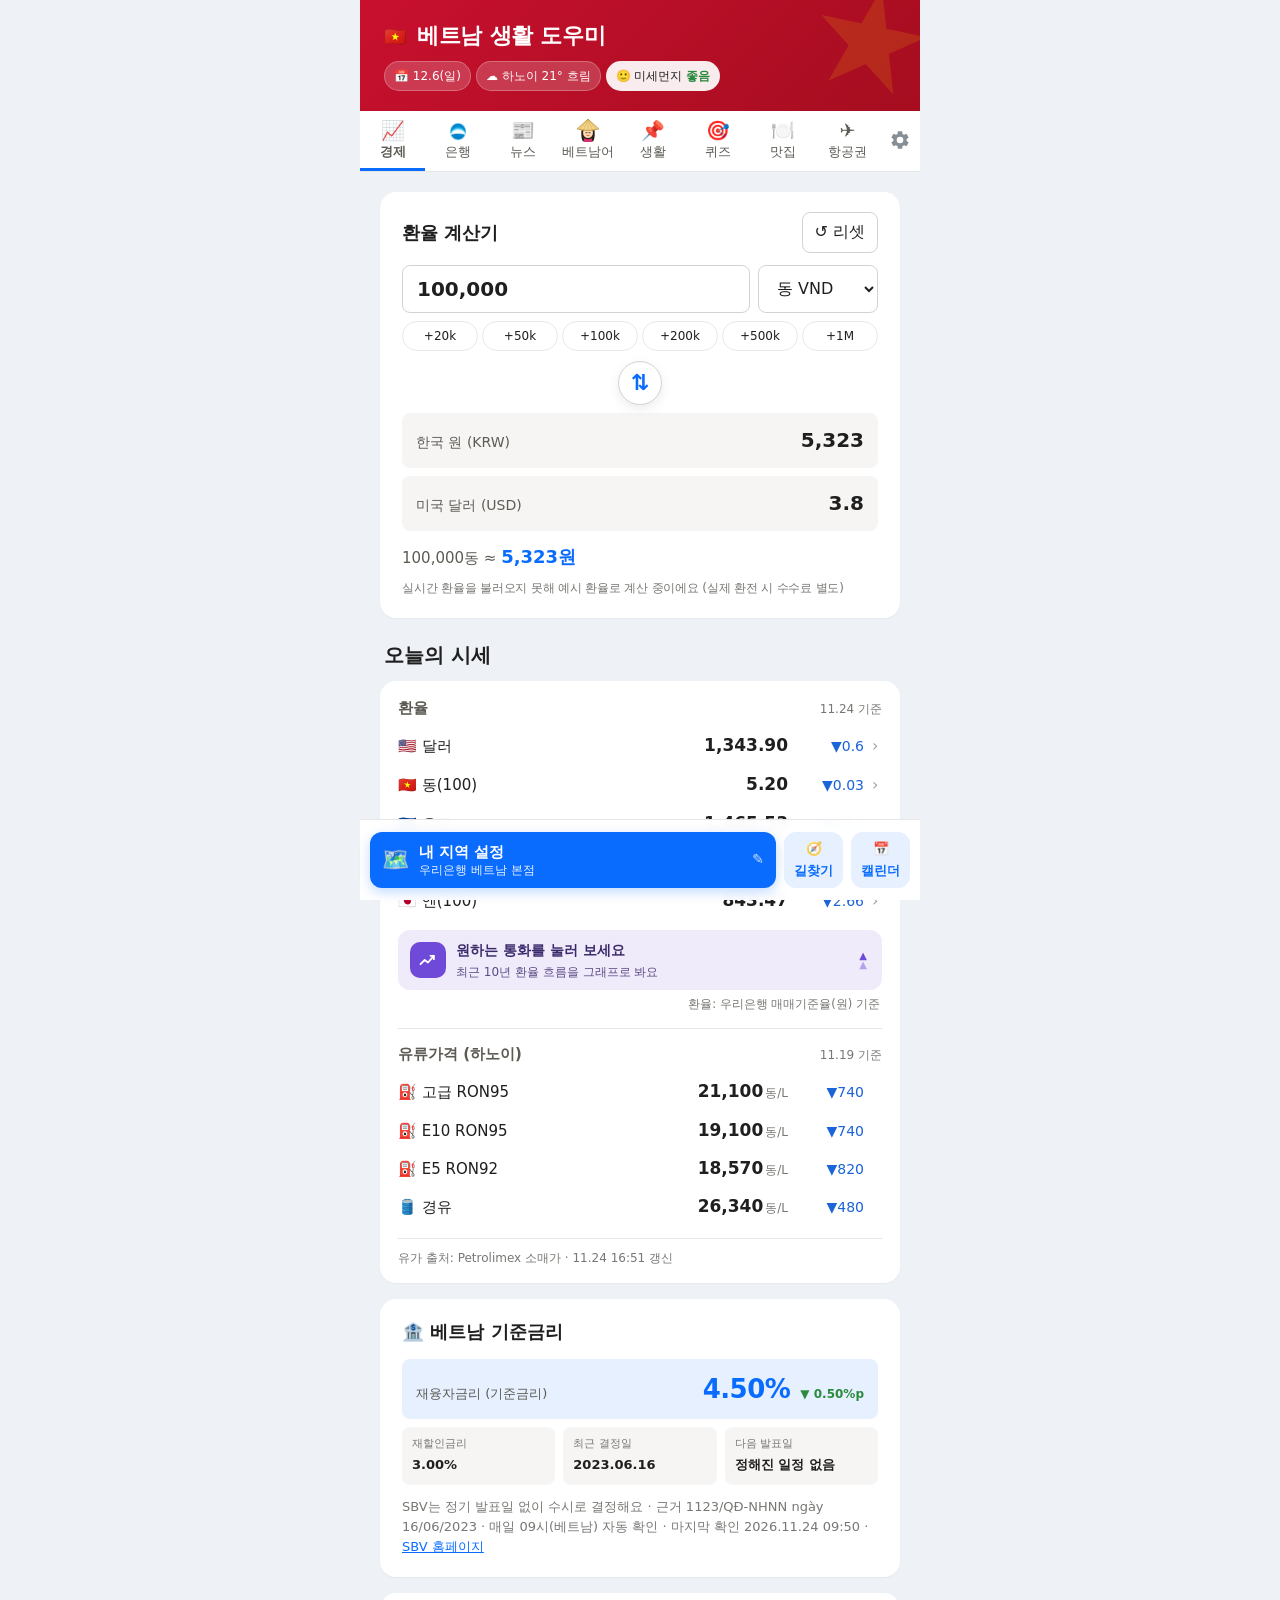
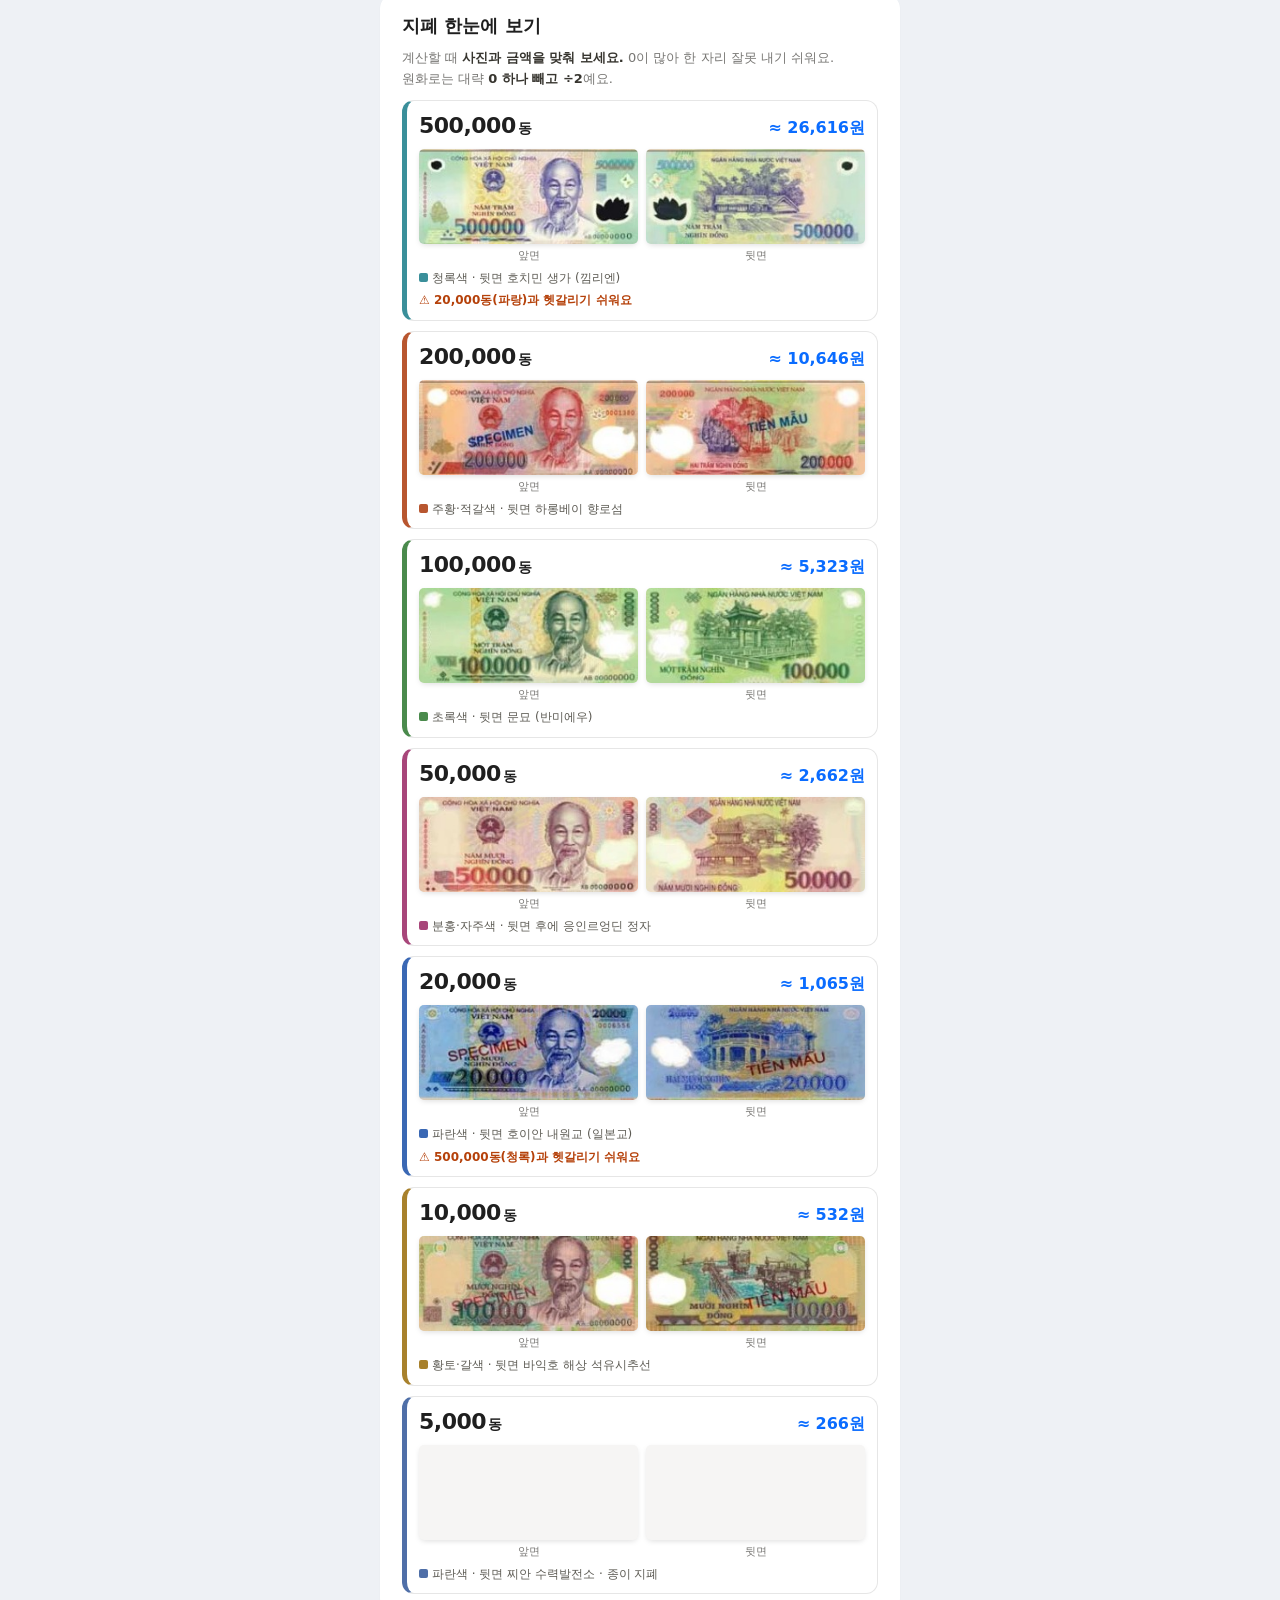
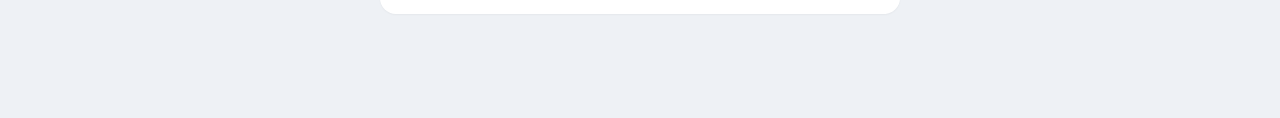
==== commit 16d6accf: "항공권 탭 추가, 탭 설정 아이콘을 표준 회색 톱니바퀴로 - flights.html: 베트남 출발(하노이·호찌민·다낭) 최저가 항공권 · 편도/왕복 · 한국행/전체 · 직항만 · " ====
--- a/index.html
+++ b/index.html
@@ -13,8 +13,8 @@
   <link rel="apple-touch-icon" href="icon-192.png">
   <meta name="apple-mobile-web-app-capable" content="yes">
   <meta name="apple-mobile-web-app-title" content="베트남도우미">
-  <link rel="stylesheet" href="style.css?v=67">
-  <link rel="stylesheet" href="quiz.css?v=67">
+  <link rel="stylesheet" href="style.css?v=68">
+  <link rel="stylesheet" href="quiz.css?v=68">
 </head>
 <body>
   <div class="app">
@@ -228,21 +228,21 @@
   </dialog>
 
   <!-- ?v= 숫자는 수정할 때마다 올려서 휴대폰에 예전 파일이 남지 않게 합니다 -->
-  <script src="data.js?v=67"></script>
-  <script src="viet1.js?v=67"></script>
-  <script src="viet2.js?v=67"></script>
-  <script src="viet3.js?v=67"></script>
-  <script src="viet4.js?v=67"></script>
-  <script src="viet5.js?v=67"></script>
-  <script src="cities.js?v=67"></script>
-  <script src="app.js?v=67"></script>
-  <script src="tabs-config.js?v=67"></script>
-  <script src="features.js?v=67"></script>
-  <script src="quiz1.js?v=67"></script>
-  <script src="quiz2.js?v=67"></script>
-  <script src="quiz-food.js?v=67"></script>
-  <script src="quiz.js?v=67"></script>
-  <script src="quiz-result.js?v=67"></script>
-  <script src="quiz-hof.js?v=67"></script>
+  <script src="data.js?v=68"></script>
+  <script src="viet1.js?v=68"></script>
+  <script src="viet2.js?v=68"></script>
+  <script src="viet3.js?v=68"></script>
+  <script src="viet4.js?v=68"></script>
+  <script src="viet5.js?v=68"></script>
+  <script src="cities.js?v=68"></script>
+  <script src="app.js?v=68"></script>
+  <script src="tabs-config.js?v=68"></script>
+  <script src="features.js?v=68"></script>
+  <script src="quiz1.js?v=68"></script>
+  <script src="quiz2.js?v=68"></script>
+  <script src="quiz-food.js?v=68"></script>
+  <script src="quiz.js?v=68"></script>
+  <script src="quiz-result.js?v=68"></script>
+  <script src="quiz-hof.js?v=68"></script>
 </body>
 </html>
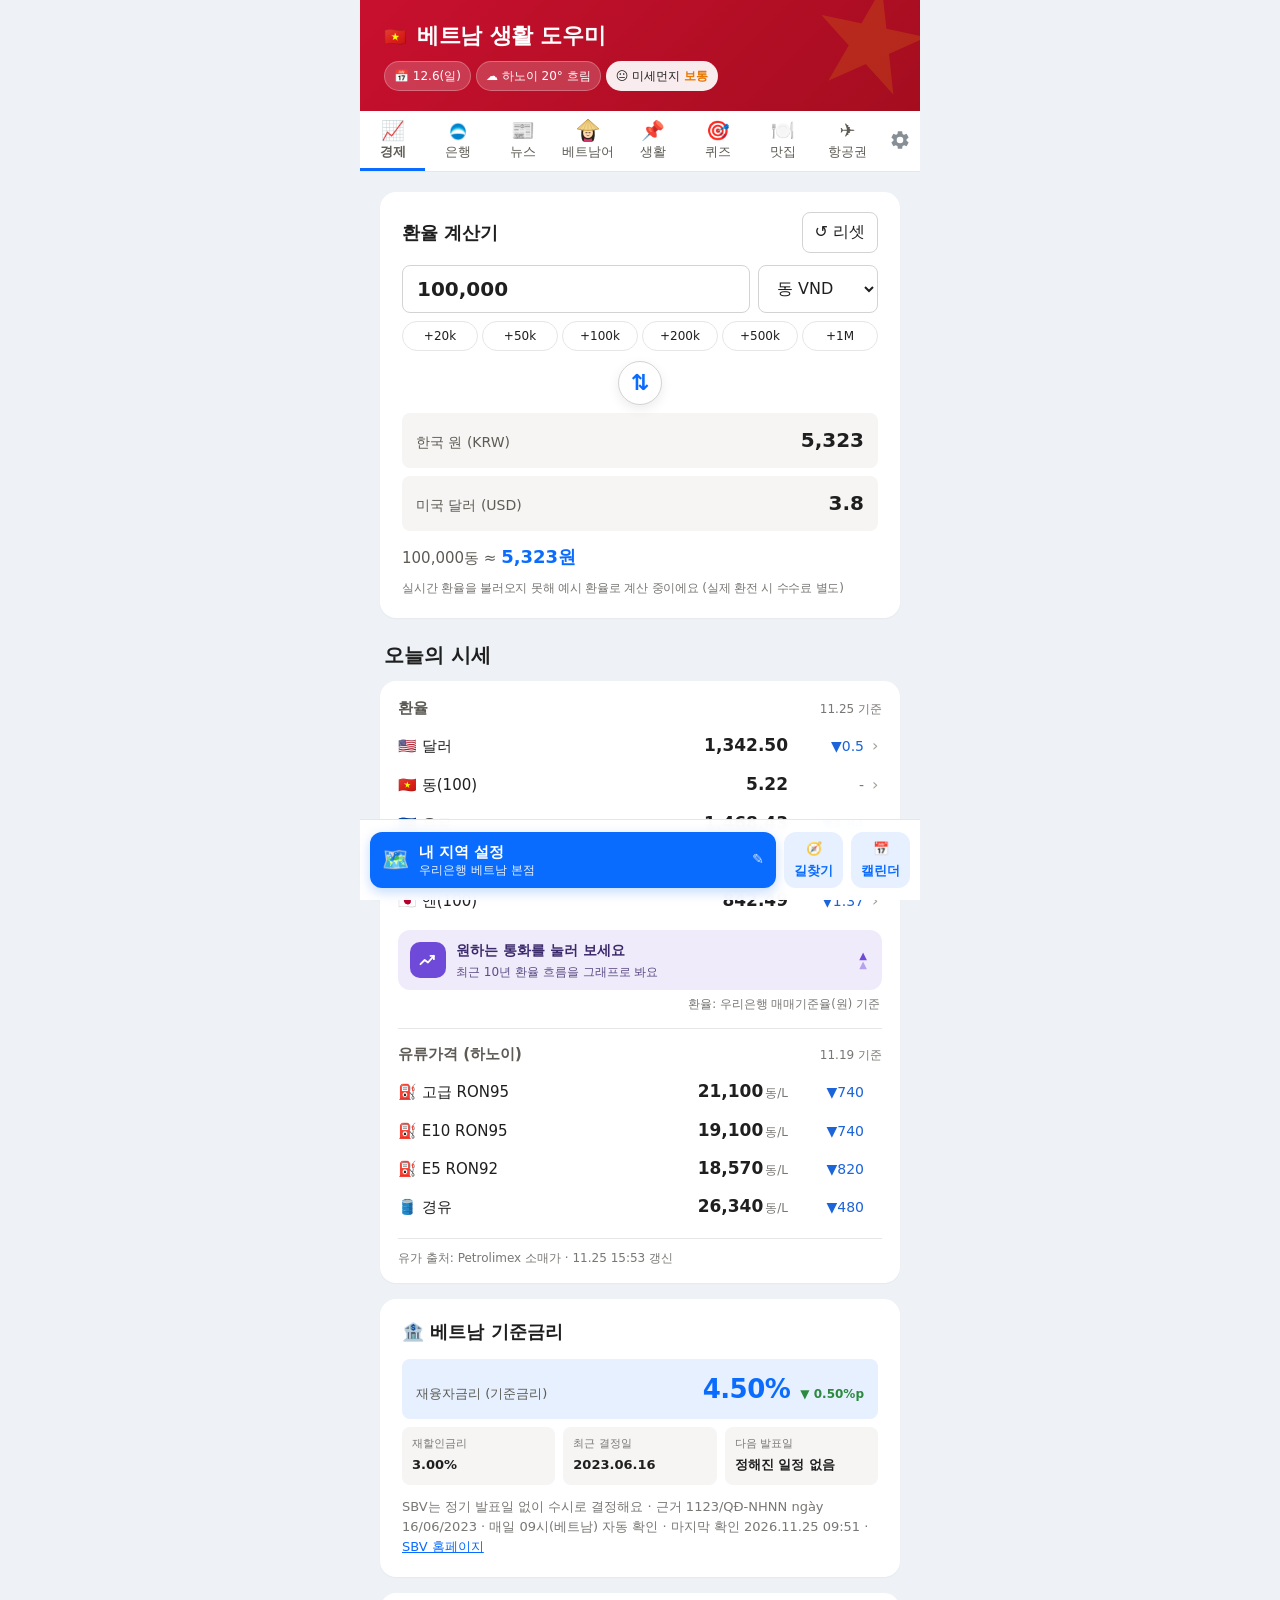
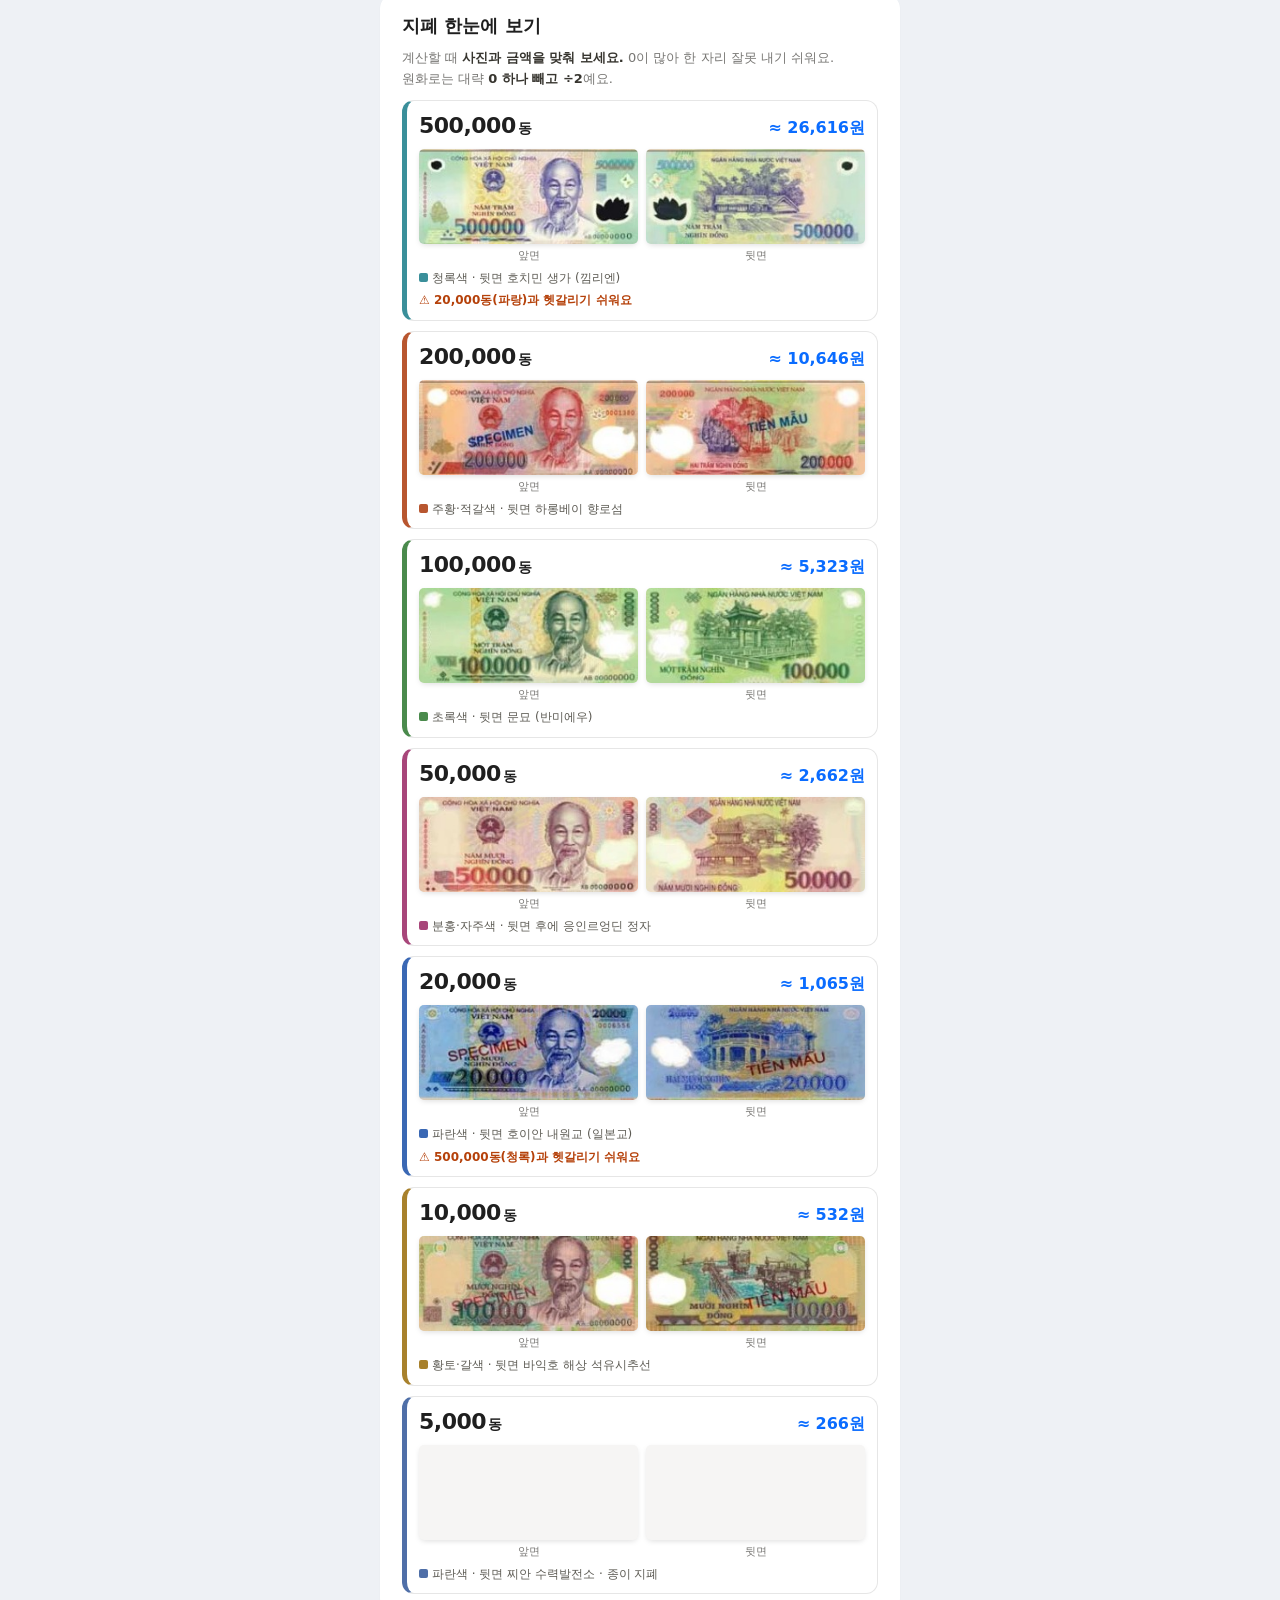
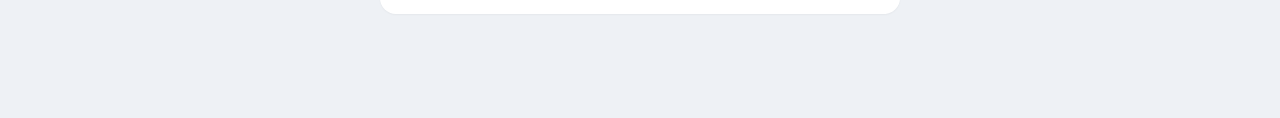
==== commit bcfc38ec: "베트남어: 마사지 카테고리 추가 (28문장) Co-Authored-By: Claude Opus 5.5 <noreply@anthropic.com>" ====
--- a/index.html
+++ b/index.html
@@ -13,8 +13,8 @@
   <link rel="apple-touch-icon" href="icon-192.png">
   <meta name="apple-mobile-web-app-capable" content="yes">
   <meta name="apple-mobile-web-app-title" content="베트남도우미">
-  <link rel="stylesheet" href="style.css?v=68">
-  <link rel="stylesheet" href="quiz.css?v=68">
+  <link rel="stylesheet" href="style.css?v=69">
+  <link rel="stylesheet" href="quiz.css?v=69">
 </head>
 <body>
   <div class="app">
@@ -228,21 +228,22 @@
   </dialog>
 
   <!-- ?v= 숫자는 수정할 때마다 올려서 휴대폰에 예전 파일이 남지 않게 합니다 -->
-  <script src="data.js?v=68"></script>
-  <script src="viet1.js?v=68"></script>
-  <script src="viet2.js?v=68"></script>
-  <script src="viet3.js?v=68"></script>
-  <script src="viet4.js?v=68"></script>
-  <script src="viet5.js?v=68"></script>
-  <script src="cities.js?v=68"></script>
-  <script src="app.js?v=68"></script>
-  <script src="tabs-config.js?v=68"></script>
-  <script src="features.js?v=68"></script>
-  <script src="quiz1.js?v=68"></script>
-  <script src="quiz2.js?v=68"></script>
-  <script src="quiz-food.js?v=68"></script>
-  <script src="quiz.js?v=68"></script>
-  <script src="quiz-result.js?v=68"></script>
-  <script src="quiz-hof.js?v=68"></script>
+  <script src="data.js?v=69"></script>
+  <script src="viet1.js?v=69"></script>
+  <script src="viet2.js?v=69"></script>
+  <script src="viet3.js?v=69"></script>
+  <script src="viet4.js?v=69"></script>
+  <script src="viet5.js?v=69"></script>
+  <script src="viet6.js?v=69"></script>
+  <script src="cities.js?v=69"></script>
+  <script src="app.js?v=69"></script>
+  <script src="tabs-config.js?v=69"></script>
+  <script src="features.js?v=69"></script>
+  <script src="quiz1.js?v=69"></script>
+  <script src="quiz2.js?v=69"></script>
+  <script src="quiz-food.js?v=69"></script>
+  <script src="quiz.js?v=69"></script>
+  <script src="quiz-result.js?v=69"></script>
+  <script src="quiz-hof.js?v=69"></script>
 </body>
 </html>
